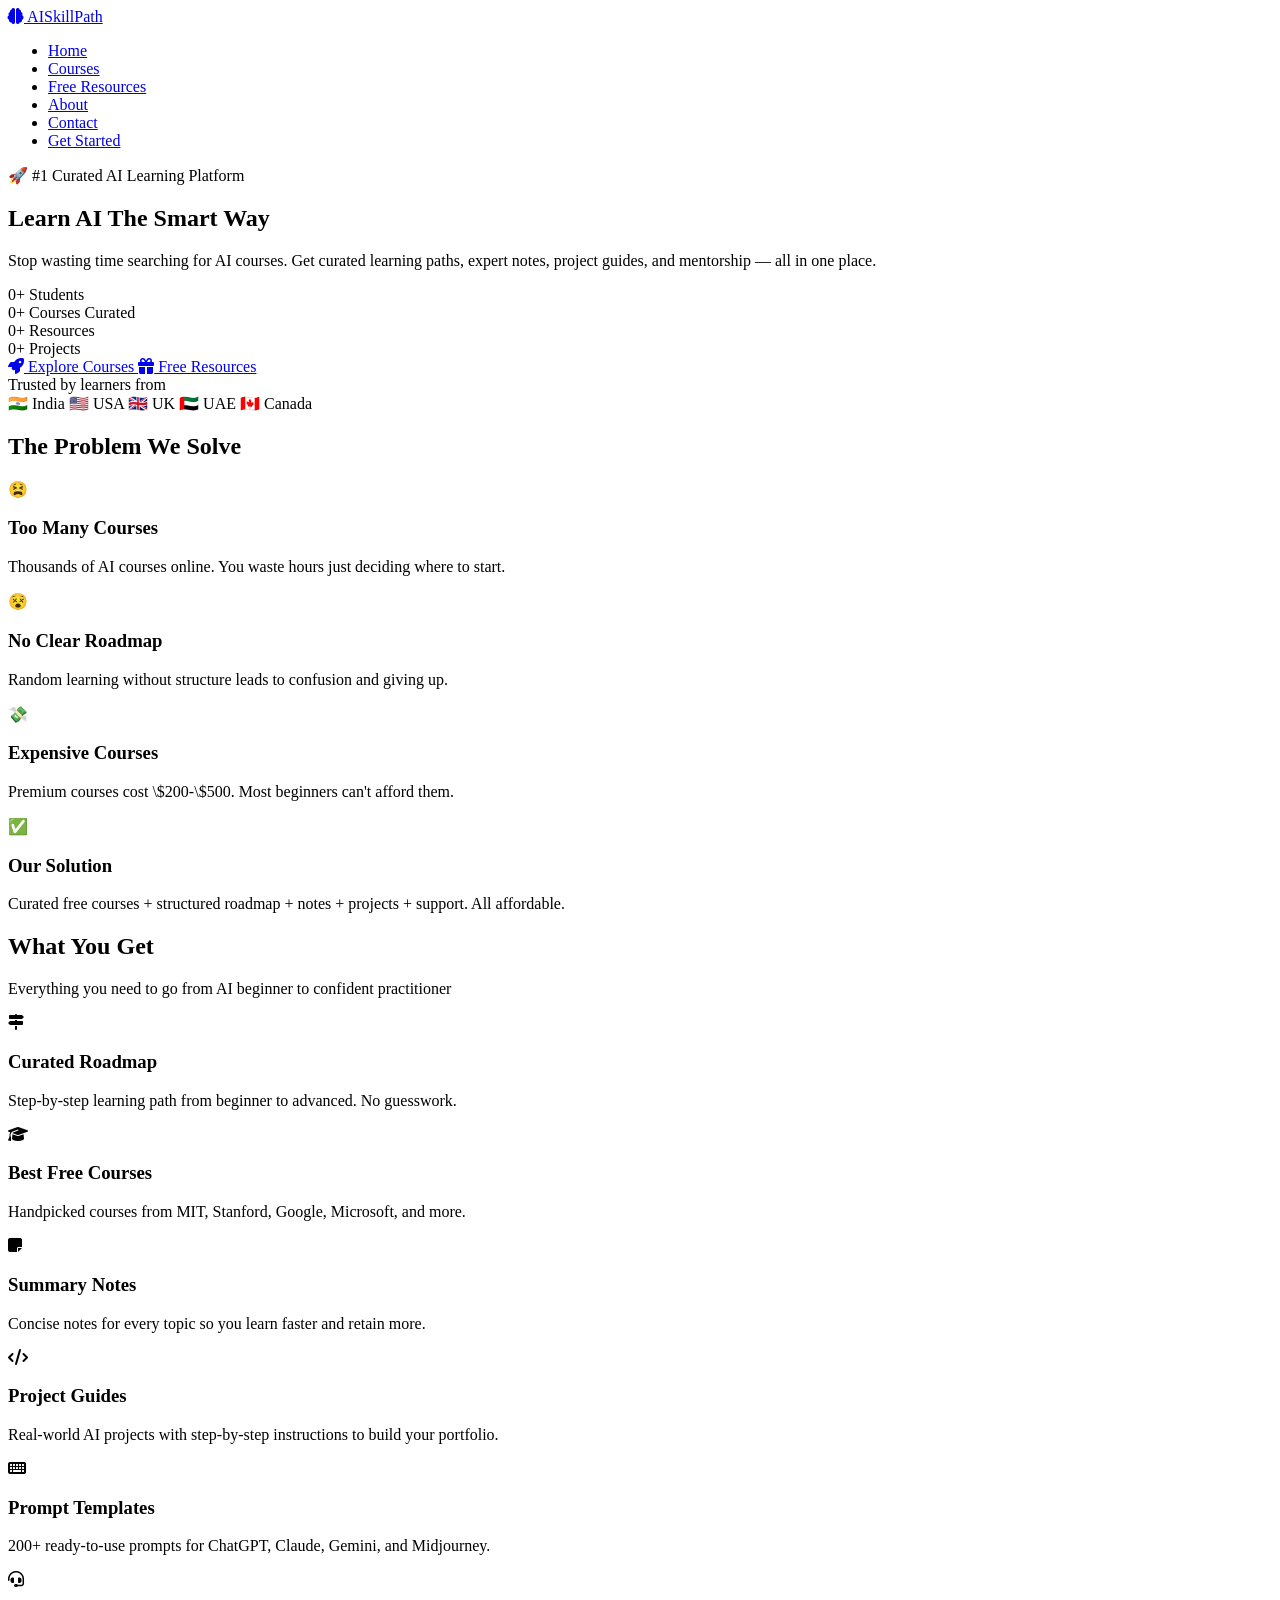
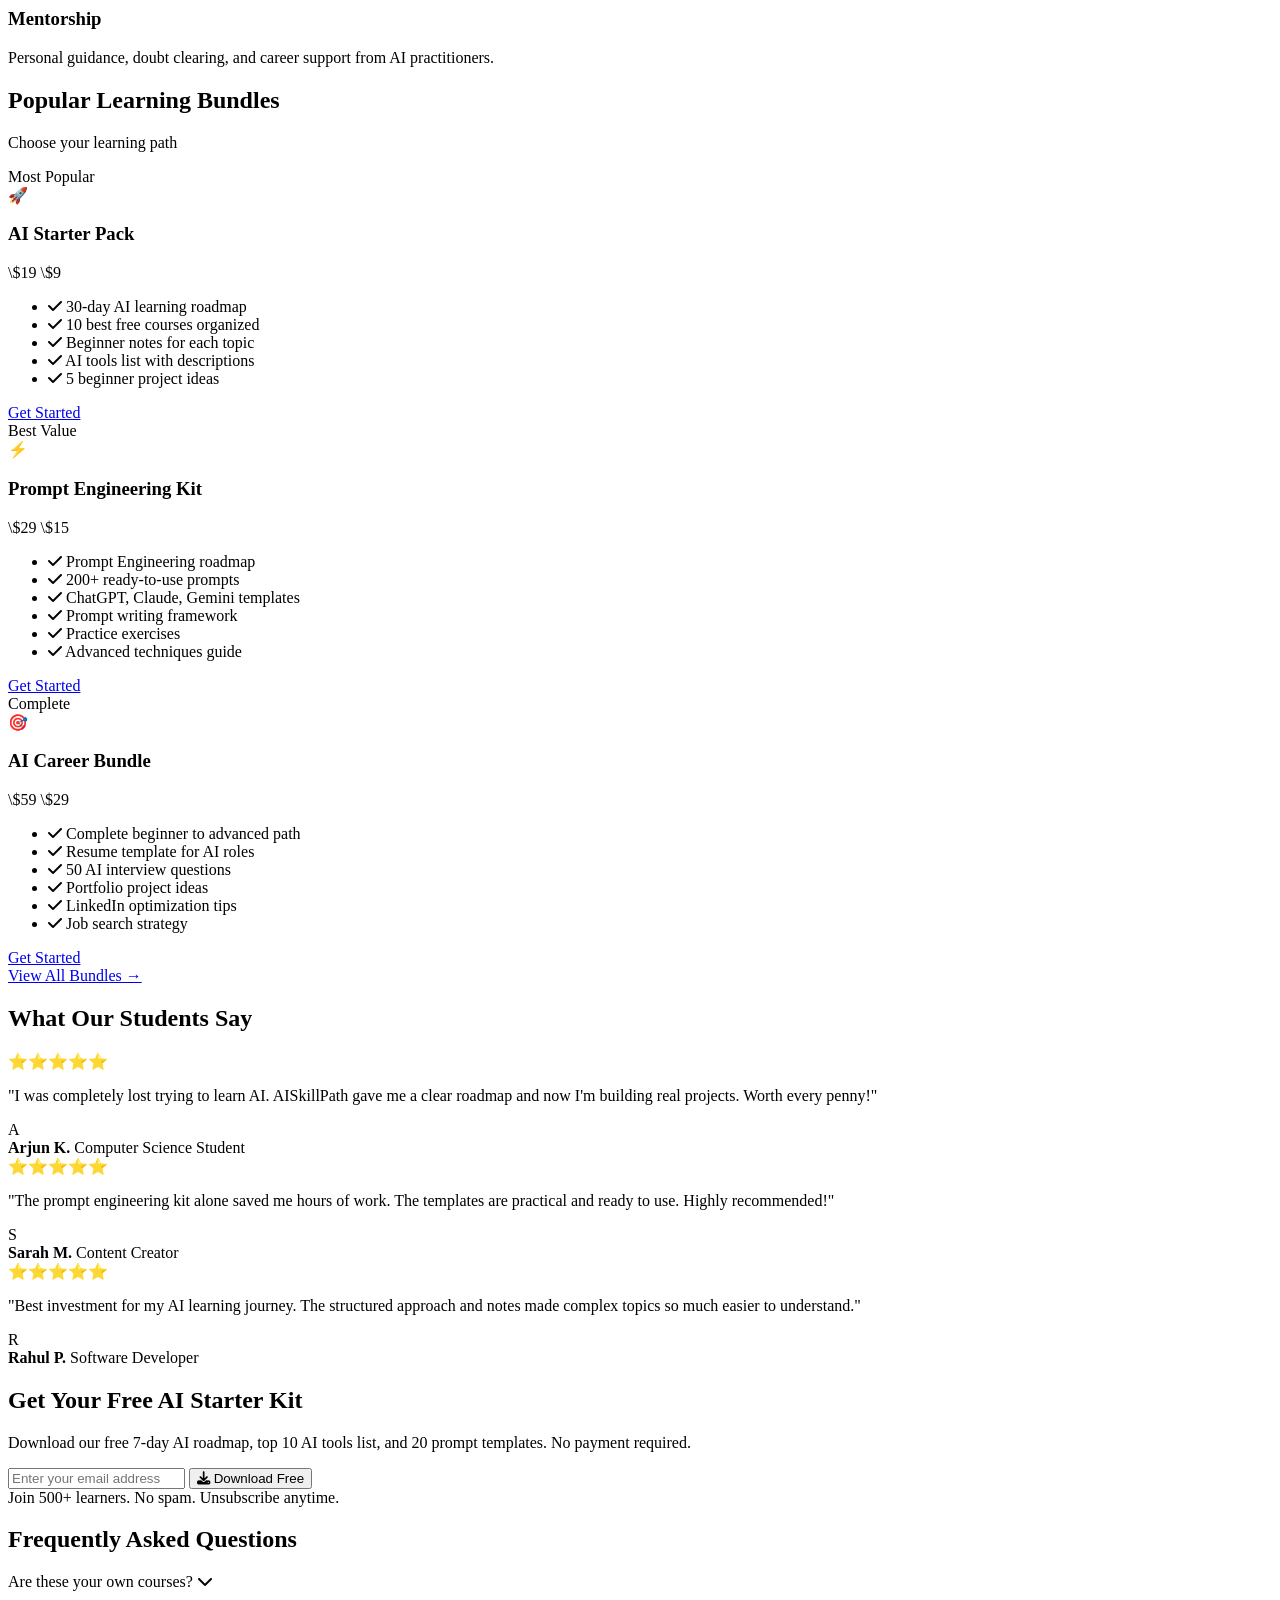
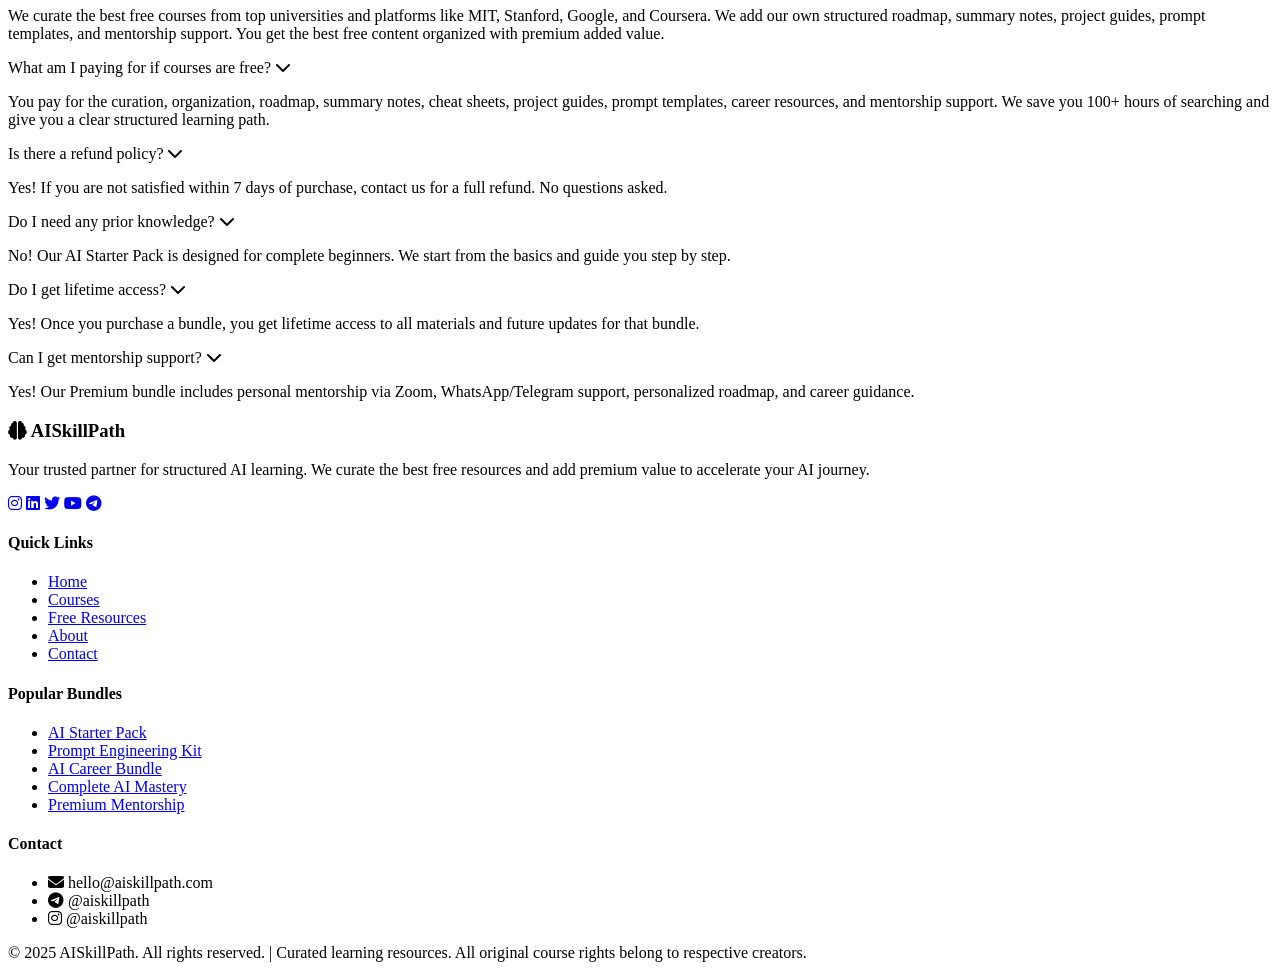
==== index.html @ 0ca1c648 "Create index.html" ====
<!DOCTYPE html>
<html lang="en">
<head>
    <meta charset="UTF-8">
    <meta name="viewport" content="width=device-width, initial-scale=1.0">
    <meta name="description" content="Learn AI the smart way with curated courses, roadmaps, notes, and mentorship. Start your AI journey today.">
    <title>AISkillPath - Learn AI The Smart Way</title>
    <link rel="stylesheet" href="style.css">
    <link rel="preconnect" href="https://fonts.googleapis.com">
    <link href="https://fonts.googleapis.com/css2?family=Inter:wght@300;400;500;600;700;800;900&display=swap" rel="stylesheet">
    <link rel="stylesheet" href="https://cdnjs.cloudflare.com/ajax/libs/font-awesome/6.4.0/css/all.min.css">
</head>
<body>

    <!-- Navigation -->
    <nav class="navbar" id="navbar">
        <div class="nav-container">
            <a href="index.html" class="logo">
                <i class="fas fa-brain"></i> AISkillPath
            </a>
            <div class="nav-toggle" id="navToggle">
                <span></span>
                <span></span>
                <span></span>
            </div>
            <ul class="nav-links" id="navLinks">
                <li><a href="index.html" class="active">Home</a></li>
                <li><a href="courses.html">Courses</a></li>
                <li><a href="free-resources.html">Free Resources</a></li>
                <li><a href="about.html">About</a></li>
                <li><a href="contact.html">Contact</a></li>
                <li><a href="courses.html" class="nav-btn">Get Started</a></li>
            </ul>
        </div>
    </nav>

    <!-- Hero Section -->
    <section class="hero">
        <div class="hero-particles" id="particles"></div>
        <div class="hero-content">
            <div class="hero-badge">🚀 #1 Curated AI Learning Platform</div>
            <h1>Learn AI The <span class="gradient-text">Smart Way</span></h1>
            <p class="hero-subtitle">Stop wasting time searching for AI courses. Get curated learning paths, expert notes, project guides, and mentorship — all in one place.</p>
            <div class="hero-stats">
                <div class="stat">
                    <span class="stat-number" data-target="500">0</span>+
                    <span class="stat-label">Students</span>
                </div>
                <div class="stat">
                    <span class="stat-number" data-target="50">0</span>+
                    <span class="stat-label">Courses Curated</span>
                </div>
                <div class="stat">
                    <span class="stat-number" data-target="100">0</span>+
                    <span class="stat-label">Resources</span>
                </div>
                <div class="stat">
                    <span class="stat-number" data-target="30">0</span>+
                    <span class="stat-label">Projects</span>
                </div>
            </div>
            <div class="hero-buttons">
                <a href="courses.html" class="btn btn-primary">
                    <i class="fas fa-rocket"></i> Explore Courses
                </a>
                <a href="free-resources.html" class="btn btn-secondary">
                    <i class="fas fa-gift"></i> Free Resources
                </a>
            </div>
            <div class="hero-trust">
                <span>Trusted by learners from</span>
                <div class="trust-logos">
                    <span>🇮🇳 India</span>
                    <span>🇺🇸 USA</span>
                    <span>🇬🇧 UK</span>
                    <span>🇦🇪 UAE</span>
                    <span>🇨🇦 Canada</span>
                </div>
            </div>
        </div>
    </section>

    <!-- Problem Section -->
    <section class="problem-section">
        <div class="container">
            <h2 class="section-title">The Problem We Solve</h2>
            <div class="problem-grid">
                <div class="problem-card">
                    <div class="problem-icon">😫</div>
                    <h3>Too Many Courses</h3>
                    <p>Thousands of AI courses online. You waste hours just deciding where to start.</p>
                </div>
                <div class="problem-card">
                    <div class="problem-icon">😵</div>
                    <h3>No Clear Roadmap</h3>
                    <p>Random learning without structure leads to confusion and giving up.</p>
                </div>
                <div class="problem-card">
                    <div class="problem-icon">💸</div>
                    <h3>Expensive Courses</h3>
                    <p>Premium courses cost \$200-\$500. Most beginners can't afford them.</p>
                </div>
                <div class="problem-card solution">
                    <div class="problem-icon">✅</div>
                    <h3>Our Solution</h3>
                    <p>Curated free courses + structured roadmap + notes + projects + support. All affordable.</p>
                </div>
            </div>
        </div>
    </section>

    <!-- What You Get Section -->
    <section class="features-section">
        <div class="container">
            <h2 class="section-title">What You Get</h2>
            <p class="section-subtitle">Everything you need to go from AI beginner to confident practitioner</p>
            <div class="features-grid">
                <div class="feature-card">
                    <div class="feature-icon"><i class="fas fa-map-signs"></i></div>
                    <h3>Curated Roadmap</h3>
                    <p>Step-by-step learning path from beginner to advanced. No guesswork.</p>
                </div>
                <div class="feature-card">
                    <div class="feature-icon"><i class="fas fa-graduation-cap"></i></div>
                    <h3>Best Free Courses</h3>
                    <p>Handpicked courses from MIT, Stanford, Google, Microsoft, and more.</p>
                </div>
                <div class="feature-card">
                    <div class="feature-icon"><i class="fas fa-sticky-note"></i></div>
                    <h3>Summary Notes</h3>
                    <p>Concise notes for every topic so you learn faster and retain more.</p>
                </div>
                <div class="feature-card">
                    <div class="feature-icon"><i class="fas fa-code"></i></div>
                    <h3>Project Guides</h3>
                    <p>Real-world AI projects with step-by-step instructions to build your portfolio.</p>
                </div>
                <div class="feature-card">
                    <div class="feature-icon"><i class="fas fa-keyboard"></i></div>
                    <h3>Prompt Templates</h3>
                    <p>200+ ready-to-use prompts for ChatGPT, Claude, Gemini, and Midjourney.</p>
                </div>
                <div class="feature-card">
                    <div class="feature-icon"><i class="fas fa-headset"></i></div>
                    <h3>Mentorship</h3>
                    <p>Personal guidance, doubt clearing, and career support from AI practitioners.</p>
                </div>
            </div>
        </div>
    </section>

    <!-- Course Bundles Preview -->
    <section class="bundles-section">
        <div class="container">
            <h2 class="section-title">Popular Learning Bundles</h2>
            <p class="section-subtitle">Choose your learning path</p>
            <div class="bundles-grid">

                <div class="bundle-card">
                    <div class="bundle-badge">Most Popular</div>
                    <div class="bundle-icon">🚀</div>
                    <h3>AI Starter Pack</h3>
                    <div class="bundle-price">
                        <span class="original-price">\$19</span>
                        <span class="current-price">\$9</span>
                    </div>
                    <ul class="bundle-features">
                        <li><i class="fas fa-check"></i> 30-day AI learning roadmap</li>
                        <li><i class="fas fa-check"></i> 10 best free courses organized</li>
                        <li><i class="fas fa-check"></i> Beginner notes for each topic</li>
                        <li><i class="fas fa-check"></i> AI tools list with descriptions</li>
                        <li><i class="fas fa-check"></i> 5 beginner project ideas</li>
                    </ul>
                    <a href="#" class="btn btn-primary btn-full">Get Started</a>
                </div>

                <div class="bundle-card featured">
                    <div class="bundle-badge">Best Value</div>
                    <div class="bundle-icon">⚡</div>
                    <h3>Prompt Engineering Kit</h3>
                    <div class="bundle-price">
                        <span class="original-price">\$29</span>
                        <span class="current-price">\$15</span>
                    </div>
                    <ul class="bundle-features">
                        <li><i class="fas fa-check"></i> Prompt Engineering roadmap</li>
                        <li><i class="fas fa-check"></i> 200+ ready-to-use prompts</li>
                        <li><i class="fas fa-check"></i> ChatGPT, Claude, Gemini templates</li>
                        <li><i class="fas fa-check"></i> Prompt writing framework</li>
                        <li><i class="fas fa-check"></i> Practice exercises</li>
                        <li><i class="fas fa-check"></i> Advanced techniques guide</li>
                    </ul>
                    <a href="#" class="btn btn-primary btn-full">Get Started</a>
                </div>

                <div class="bundle-card">
                    <div class="bundle-badge">Complete</div>
                    <div class="bundle-icon">🎯</div>
                    <h3>AI Career Bundle</h3>
                    <div class="bundle-price">
                        <span class="original-price">\$59</span>
                        <span class="current-price">\$29</span>
                    </div>
                    <ul class="bundle-features">
                        <li><i class="fas fa-check"></i> Complete beginner to advanced path</li>
                        <li><i class="fas fa-check"></i> Resume template for AI roles</li>
                        <li><i class="fas fa-check"></i> 50 AI interview questions</li>
                        <li><i class="fas fa-check"></i> Portfolio project ideas</li>
                        <li><i class="fas fa-check"></i> LinkedIn optimization tips</li>
                        <li><i class="fas fa-check"></i> Job search strategy</li>
                    </ul>
                    <a href="#" class="btn btn-primary btn-full">Get Started</a>
                </div>

            </div>
            <div class="bundles-cta">
                <a href="courses.html" class="btn btn-secondary">View All Bundles →</a>
            </div>
        </div>
    </section>

    <!-- Testimonials -->
    <section class="testimonials-section">
        <div class="container">
            <h2 class="section-title">What Our Students Say</h2>
            <div class="testimonials-grid">
                <div class="testimonial-card">
                    <div class="stars">⭐⭐⭐⭐⭐</div>
                    <p>"I was completely lost trying to learn AI. AISkillPath gave me a clear roadmap and now I'm building real projects. Worth every penny!"</p>
                    <div class="testimonial-author">
                        <div class="author-avatar">A</div>
                        <div>
                            <strong>Arjun K.</strong>
                            <span>Computer Science Student</span>
                        </div>
                    </div>
                </div>
                <div class="testimonial-card">
                    <div class="stars">⭐⭐⭐⭐⭐</div>
                    <p>"The prompt engineering kit alone saved me hours of work. The templates are practical and ready to use. Highly recommended!"</p>
                    <div class="testimonial-author">
                        <div class="author-avatar">S</div>
                        <div>
                            <strong>Sarah M.</strong>
                            <span>Content Creator</span>
                        </div>
                    </div>
                </div>
                <div class="testimonial-card">
                    <div class="stars">⭐⭐⭐⭐⭐</div>
                    <p>"Best investment for my AI learning journey. The structured approach and notes made complex topics so much easier to understand."</p>
                    <div class="testimonial-author">
                        <div class="author-avatar">R</div>
                        <div>
                            <strong>Rahul P.</strong>
                            <span>Software Developer</span>
                        </div>
                    </div>
                </div>
            </div>
        </div>
    </section>

    <!-- Free Resource CTA -->
    <section class="free-cta-section">
        <div class="container">
            <div class="free-cta-content">
                <h2>Get Your Free AI Starter Kit</h2>
                <p>Download our free 7-day AI roadmap, top 10 AI tools list, and 20 prompt templates. No payment required.</p>
                <form class="email-form" id="emailForm">
                    <input type="email" placeholder="Enter your email address" required>
                    <button type="submit" class="btn btn-primary">
                        <i class="fas fa-download"></i> Download Free
                    </button>
                </form>
                <span class="form-note">Join 500+ learners. No spam. Unsubscribe anytime.</span>
            </div>
        </div>
    </section>

    <!-- FAQ Section -->
    <section class="faq-section">
        <div class="container">
            <h2 class="section-title">Frequently Asked Questions</h2>
            <div class="faq-grid">
                <div class="faq-item">
                    <div class="faq-question" onclick="toggleFaq(this)">
                        <span>Are these your own courses?</span>
                        <i class="fas fa-chevron-down"></i>
                    </div>
                    <div class="faq-answer">
                        <p>We curate the best free courses from top universities and platforms like MIT, Stanford, Google, and Coursera. We add our own structured roadmap, summary notes, project guides, prompt templates, and mentorship support. You get the best free content organized with premium added value.</p>
                    </div>
                </div>
                <div class="faq-item">
                    <div class="faq-question" onclick="toggleFaq(this)">
                        <span>What am I paying for if courses are free?</span>
                        <i class="fas fa-chevron-down"></i>
                    </div>
                    <div class="faq-answer">
                        <p>You pay for the curation, organization, roadmap, summary notes, cheat sheets, project guides, prompt templates, career resources, and mentorship support. We save you 100+ hours of searching and give you a clear structured learning path.</p>
                    </div>
                </div>
                <div class="faq-item">
                    <div class="faq-question" onclick="toggleFaq(this)">
                        <span>Is there a refund policy?</span>
                        <i class="fas fa-chevron-down"></i>
                    </div>
                    <div class="faq-answer">
                        <p>Yes! If you are not satisfied within 7 days of purchase, contact us for a full refund. No questions asked.</p>
                    </div>
                </div>
                <div class="faq-item">
                    <div class="faq-question" onclick="toggleFaq(this)">
                        <span>Do I need any prior knowledge?</span>
                        <i class="fas fa-chevron-down"></i>
                    </div>
                    <div class="faq-answer">
                        <p>No! Our AI Starter Pack is designed for complete beginners. We start from the basics and guide you step by step.</p>
                    </div>
                </div>
                <div class="faq-item">
                    <div class="faq-question" onclick="toggleFaq(this)">
                        <span>Do I get lifetime access?</span>
                        <i class="fas fa-chevron-down"></i>
                    </div>
                    <div class="faq-answer">
                        <p>Yes! Once you purchase a bundle, you get lifetime access to all materials and future updates for that bundle.</p>
                    </div>
                </div>
                <div class="faq-item">
                    <div class="faq-question" onclick="toggleFaq(this)">
                        <span>Can I get mentorship support?</span>
                        <i class="fas fa-chevron-down"></i>
                    </div>
                    <div class="faq-answer">
                        <p>Yes! Our Premium bundle includes personal mentorship via Zoom, WhatsApp/Telegram support, personalized roadmap, and career guidance.</p>
                    </div>
                </div>
            </div>
        </div>
    </section>

    <!-- Footer -->
    <footer class="footer">
        <div class="container">
            <div class="footer-grid">
                <div class="footer-col">
                    <h3><i class="fas fa-brain"></i> AISkillPath</h3>
                    <p>Your trusted partner for structured AI learning. We curate the best free resources and add premium value to accelerate your AI journey.</p>
                    <div class="social-links">
                        <a href="#"><i class="fab fa-instagram"></i></a>
                        <a href="#"><i class="fab fa-linkedin"></i></a>
                        <a href="#"><i class="fab fa-twitter"></i></a>
                        <a href="#"><i class="fab fa-youtube"></i></a>
                        <a href="#"><i class="fab fa-telegram"></i></a>
                    </div>
                </div>
                <div class="footer-col">
                    <h4>Quick Links</h4>
                    <ul>
                        <li><a href="index.html">Home</a></li>
                        <li><a href="courses.html">Courses</a></li>
                        <li><a href="free-resources.html">Free Resources</a></li>
                        <li><a href="about.html">About</a></li>
                        <li><a href="contact.html">Contact</a></li>
                    </ul>
                </div>
                <div class="footer-col">
                    <h4>Popular Bundles</h4>
                    <ul>
                        <li><a href="#">AI Starter Pack</a></li>
                        <li><a href="#">Prompt Engineering Kit</a></li>
                        <li><a href="#">AI Career Bundle</a></li>
                        <li><a href="#">Complete AI Mastery</a></li>
                        <li><a href="#">Premium Mentorship</a></li>
                    </ul>
                </div>
                <div class="footer-col">
                    <h4>Contact</h4>
                    <ul>
                        <li><i class="fas fa-envelope"></i> hello@aiskillpath.com</li>
                        <li><i class="fab fa-telegram"></i> @aiskillpath</li>
                        <li><i class="fab fa-instagram"></i> @aiskillpath</li>
                    </ul>
                </div>
            </div>
            <div class="footer-bottom">
                <p>&copy; 2025 AISkillPath. All rights reserved. | Curated learning resources. All original course rights belong to respective creators.</p>
            </div>
        </div>
    </footer>

    <script src="script.js"></script>
</body>
</html>
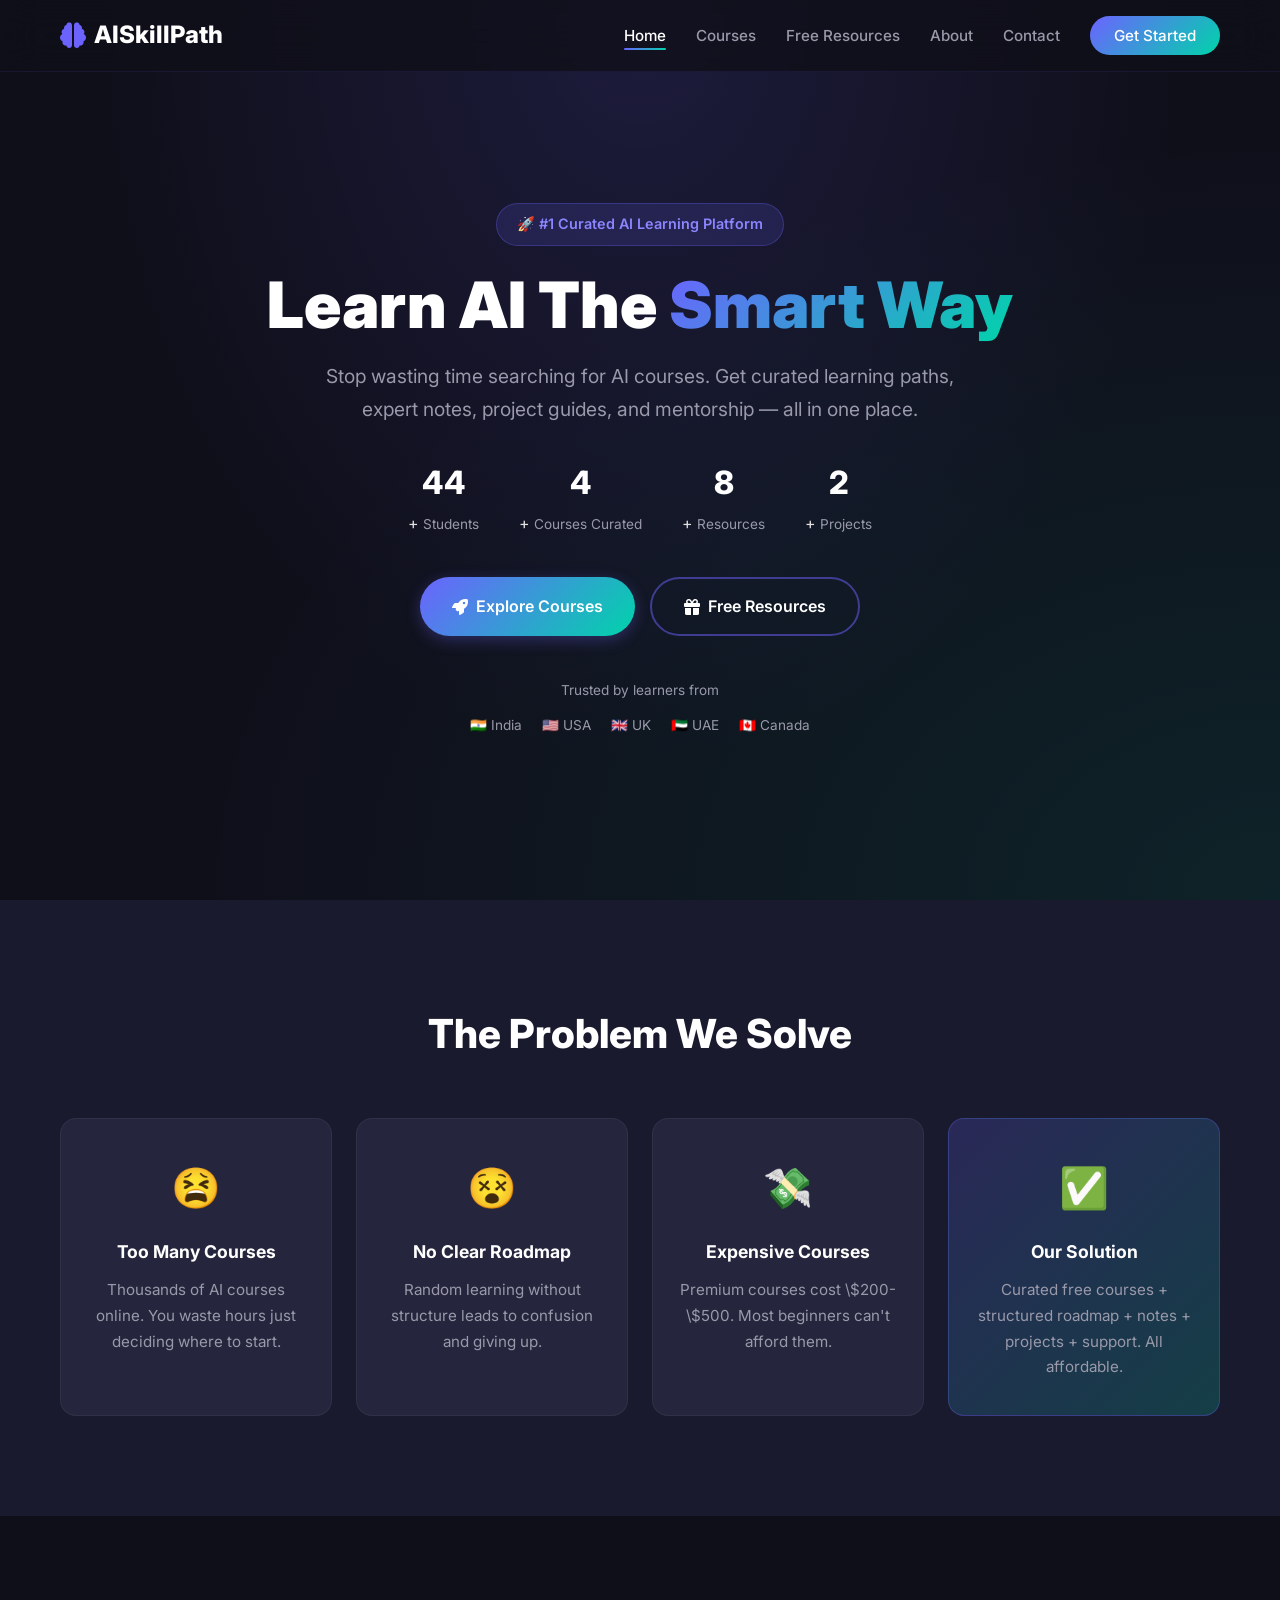
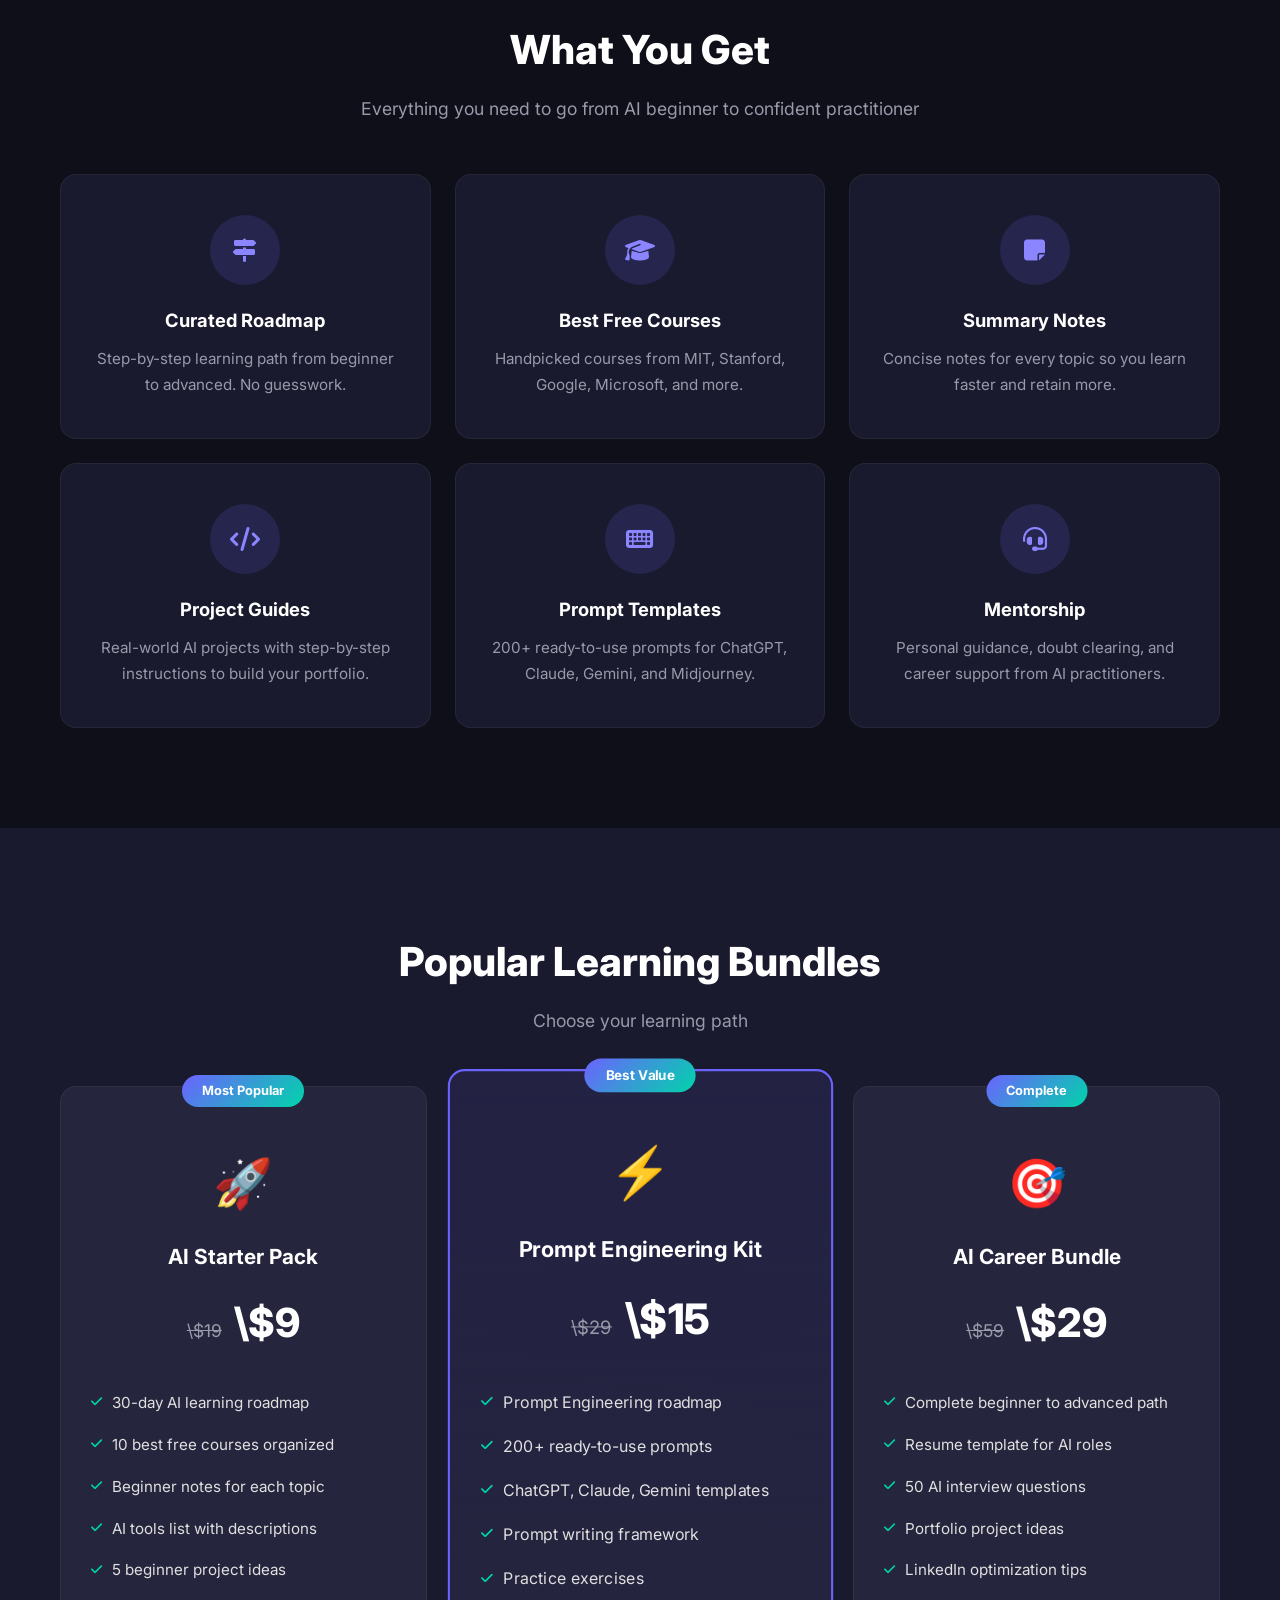
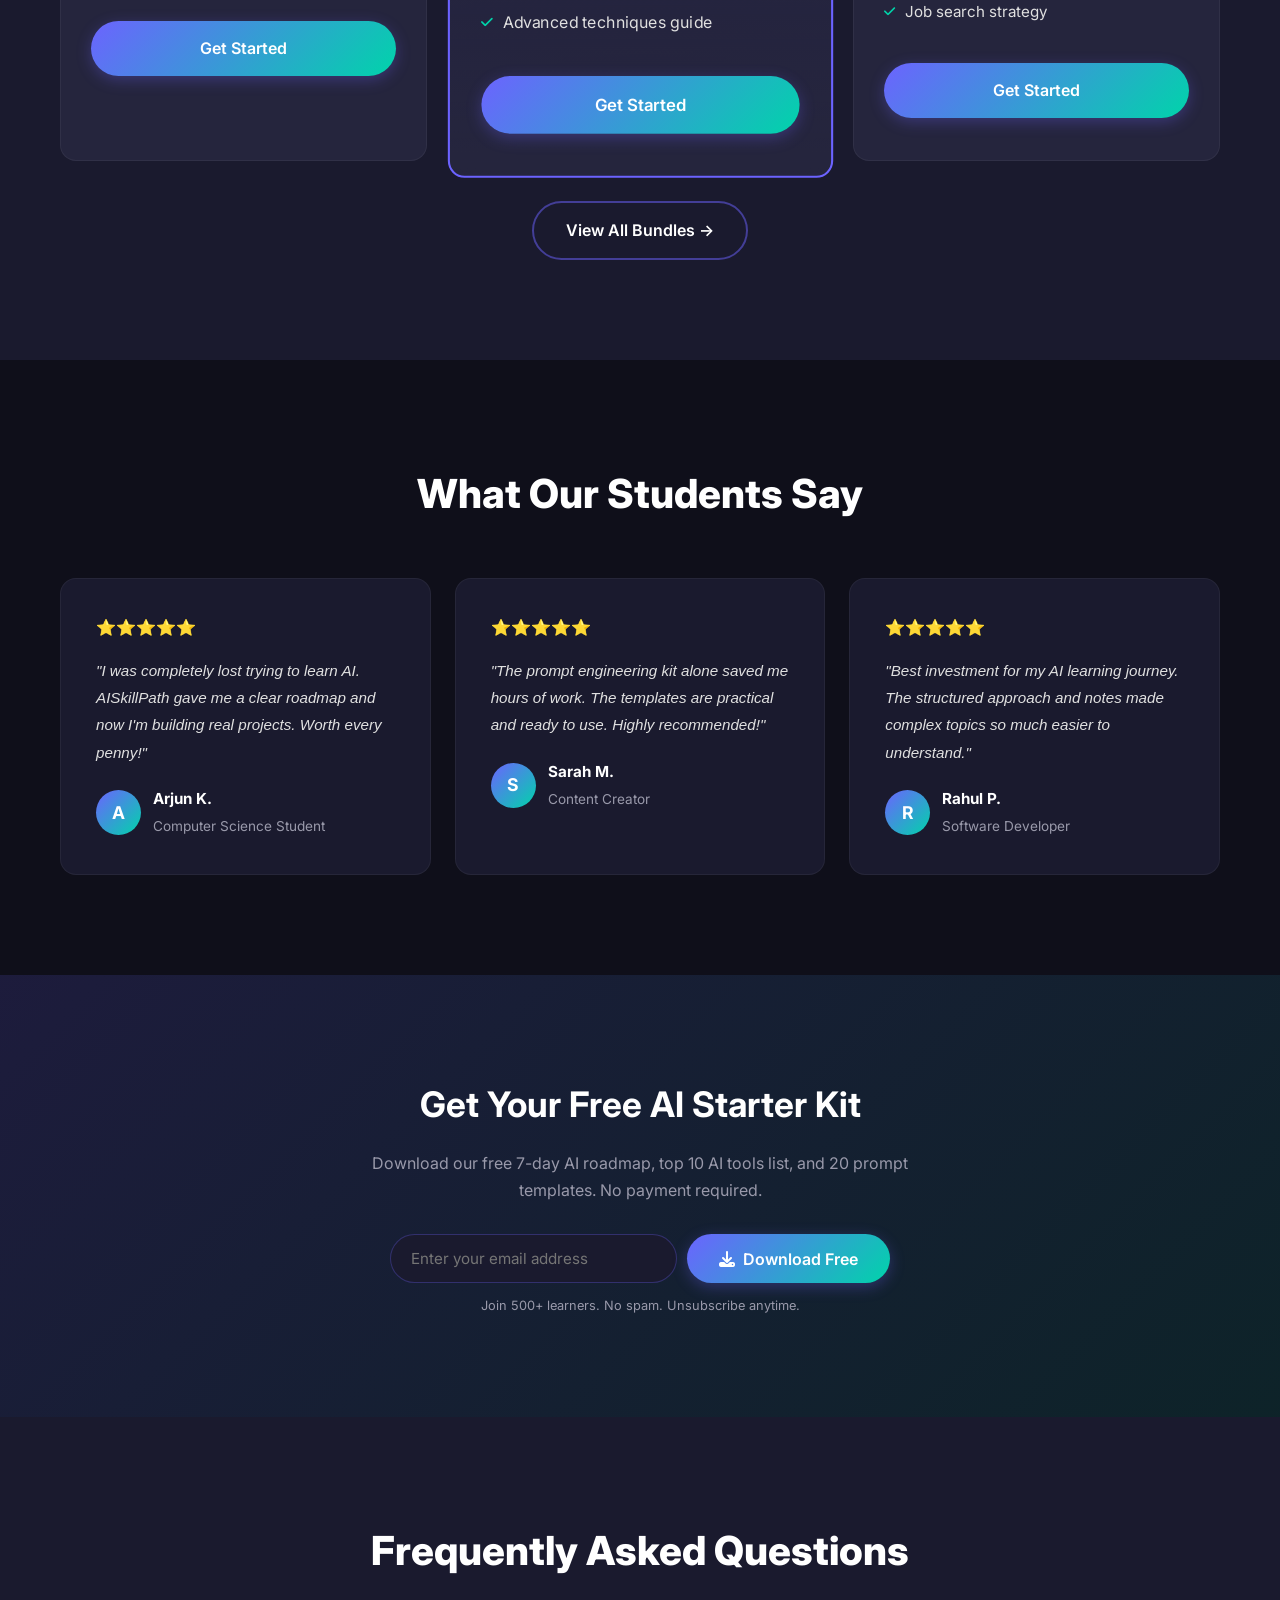
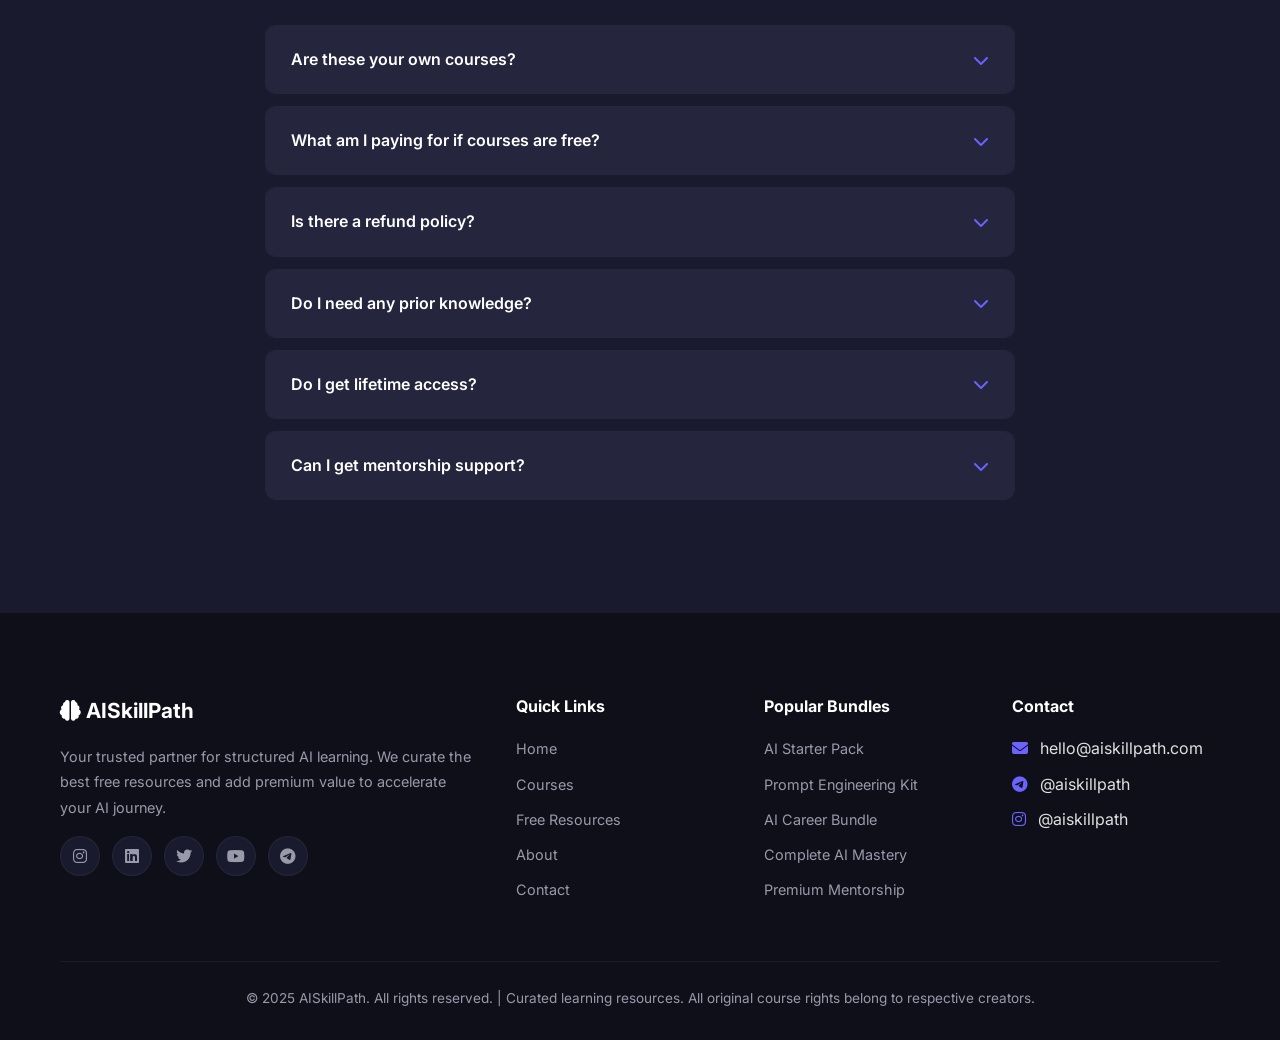
==== commit 5709987a: "Add files via upload" ====
--- a/index.html
+++ b/index.html
@@ -1,396 +1,396 @@
-<!DOCTYPE html>
-<html lang="en">
-<head>
-    <meta charset="UTF-8">
-    <meta name="viewport" content="width=device-width, initial-scale=1.0">
-    <meta name="description" content="Learn AI the smart way with curated courses, roadmaps, notes, and mentorship. Start your AI journey today.">
-    <title>AISkillPath - Learn AI The Smart Way</title>
-    <link rel="stylesheet" href="style.css">
-    <link rel="preconnect" href="https://fonts.googleapis.com">
-    <link href="https://fonts.googleapis.com/css2?family=Inter:wght@300;400;500;600;700;800;900&display=swap" rel="stylesheet">
-    <link rel="stylesheet" href="https://cdnjs.cloudflare.com/ajax/libs/font-awesome/6.4.0/css/all.min.css">
-</head>
-<body>
-
-    <!-- Navigation -->
-    <nav class="navbar" id="navbar">
-        <div class="nav-container">
-            <a href="index.html" class="logo">
-                <i class="fas fa-brain"></i> AISkillPath
-            </a>
-            <div class="nav-toggle" id="navToggle">
-                <span></span>
-                <span></span>
-                <span></span>
-            </div>
-            <ul class="nav-links" id="navLinks">
-                <li><a href="index.html" class="active">Home</a></li>
-                <li><a href="courses.html">Courses</a></li>
-                <li><a href="free-resources.html">Free Resources</a></li>
-                <li><a href="about.html">About</a></li>
-                <li><a href="contact.html">Contact</a></li>
-                <li><a href="courses.html" class="nav-btn">Get Started</a></li>
-            </ul>
-        </div>
-    </nav>
-
-    <!-- Hero Section -->
-    <section class="hero">
-        <div class="hero-particles" id="particles"></div>
-        <div class="hero-content">
-            <div class="hero-badge">🚀 #1 Curated AI Learning Platform</div>
-            <h1>Learn AI The <span class="gradient-text">Smart Way</span></h1>
-            <p class="hero-subtitle">Stop wasting time searching for AI courses. Get curated learning paths, expert notes, project guides, and mentorship — all in one place.</p>
-            <div class="hero-stats">
-                <div class="stat">
-                    <span class="stat-number" data-target="500">0</span>+
-                    <span class="stat-label">Students</span>
-                </div>
-                <div class="stat">
-                    <span class="stat-number" data-target="50">0</span>+
-                    <span class="stat-label">Courses Curated</span>
-                </div>
-                <div class="stat">
-                    <span class="stat-number" data-target="100">0</span>+
-                    <span class="stat-label">Resources</span>
-                </div>
-                <div class="stat">
-                    <span class="stat-number" data-target="30">0</span>+
-                    <span class="stat-label">Projects</span>
-                </div>
-            </div>
-            <div class="hero-buttons">
-                <a href="courses.html" class="btn btn-primary">
-                    <i class="fas fa-rocket"></i> Explore Courses
-                </a>
-                <a href="free-resources.html" class="btn btn-secondary">
-                    <i class="fas fa-gift"></i> Free Resources
-                </a>
-            </div>
-            <div class="hero-trust">
-                <span>Trusted by learners from</span>
-                <div class="trust-logos">
-                    <span>🇮🇳 India</span>
-                    <span>🇺🇸 USA</span>
-                    <span>🇬🇧 UK</span>
-                    <span>🇦🇪 UAE</span>
-                    <span>🇨🇦 Canada</span>
-                </div>
-            </div>
-        </div>
-    </section>
-
-    <!-- Problem Section -->
-    <section class="problem-section">
-        <div class="container">
-            <h2 class="section-title">The Problem We Solve</h2>
-            <div class="problem-grid">
-                <div class="problem-card">
-                    <div class="problem-icon">😫</div>
-                    <h3>Too Many Courses</h3>
-                    <p>Thousands of AI courses online. You waste hours just deciding where to start.</p>
-                </div>
-                <div class="problem-card">
-                    <div class="problem-icon">😵</div>
-                    <h3>No Clear Roadmap</h3>
-                    <p>Random learning without structure leads to confusion and giving up.</p>
-                </div>
-                <div class="problem-card">
-                    <div class="problem-icon">💸</div>
-                    <h3>Expensive Courses</h3>
-                    <p>Premium courses cost \$200-\$500. Most beginners can't afford them.</p>
-                </div>
-                <div class="problem-card solution">
-                    <div class="problem-icon">✅</div>
-                    <h3>Our Solution</h3>
-                    <p>Curated free courses + structured roadmap + notes + projects + support. All affordable.</p>
-                </div>
-            </div>
-        </div>
-    </section>
-
-    <!-- What You Get Section -->
-    <section class="features-section">
-        <div class="container">
-            <h2 class="section-title">What You Get</h2>
-            <p class="section-subtitle">Everything you need to go from AI beginner to confident practitioner</p>
-            <div class="features-grid">
-                <div class="feature-card">
-                    <div class="feature-icon"><i class="fas fa-map-signs"></i></div>
-                    <h3>Curated Roadmap</h3>
-                    <p>Step-by-step learning path from beginner to advanced. No guesswork.</p>
-                </div>
-                <div class="feature-card">
-                    <div class="feature-icon"><i class="fas fa-graduation-cap"></i></div>
-                    <h3>Best Free Courses</h3>
-                    <p>Handpicked courses from MIT, Stanford, Google, Microsoft, and more.</p>
-                </div>
-                <div class="feature-card">
-                    <div class="feature-icon"><i class="fas fa-sticky-note"></i></div>
-                    <h3>Summary Notes</h3>
-                    <p>Concise notes for every topic so you learn faster and retain more.</p>
-                </div>
-                <div class="feature-card">
-                    <div class="feature-icon"><i class="fas fa-code"></i></div>
-                    <h3>Project Guides</h3>
-                    <p>Real-world AI projects with step-by-step instructions to build your portfolio.</p>
-                </div>
-                <div class="feature-card">
-                    <div class="feature-icon"><i class="fas fa-keyboard"></i></div>
-                    <h3>Prompt Templates</h3>
-                    <p>200+ ready-to-use prompts for ChatGPT, Claude, Gemini, and Midjourney.</p>
-                </div>
-                <div class="feature-card">
-                    <div class="feature-icon"><i class="fas fa-headset"></i></div>
-                    <h3>Mentorship</h3>
-                    <p>Personal guidance, doubt clearing, and career support from AI practitioners.</p>
-                </div>
-            </div>
-        </div>
-    </section>
-
-    <!-- Course Bundles Preview -->
-    <section class="bundles-section">
-        <div class="container">
-            <h2 class="section-title">Popular Learning Bundles</h2>
-            <p class="section-subtitle">Choose your learning path</p>
-            <div class="bundles-grid">
-
-                <div class="bundle-card">
-                    <div class="bundle-badge">Most Popular</div>
-                    <div class="bundle-icon">🚀</div>
-                    <h3>AI Starter Pack</h3>
-                    <div class="bundle-price">
-                        <span class="original-price">\$19</span>
-                        <span class="current-price">\$9</span>
-                    </div>
-                    <ul class="bundle-features">
-                        <li><i class="fas fa-check"></i> 30-day AI learning roadmap</li>
-                        <li><i class="fas fa-check"></i> 10 best free courses organized</li>
-                        <li><i class="fas fa-check"></i> Beginner notes for each topic</li>
-                        <li><i class="fas fa-check"></i> AI tools list with descriptions</li>
-                        <li><i class="fas fa-check"></i> 5 beginner project ideas</li>
-                    </ul>
-                    <a href="#" class="btn btn-primary btn-full">Get Started</a>
-                </div>
-
-                <div class="bundle-card featured">
-                    <div class="bundle-badge">Best Value</div>
-                    <div class="bundle-icon">⚡</div>
-                    <h3>Prompt Engineering Kit</h3>
-                    <div class="bundle-price">
-                        <span class="original-price">\$29</span>
-                        <span class="current-price">\$15</span>
-                    </div>
-                    <ul class="bundle-features">
-                        <li><i class="fas fa-check"></i> Prompt Engineering roadmap</li>
-                        <li><i class="fas fa-check"></i> 200+ ready-to-use prompts</li>
-                        <li><i class="fas fa-check"></i> ChatGPT, Claude, Gemini templates</li>
-                        <li><i class="fas fa-check"></i> Prompt writing framework</li>
-                        <li><i class="fas fa-check"></i> Practice exercises</li>
-                        <li><i class="fas fa-check"></i> Advanced techniques guide</li>
-                    </ul>
-                    <a href="#" class="btn btn-primary btn-full">Get Started</a>
-                </div>
-
-                <div class="bundle-card">
-                    <div class="bundle-badge">Complete</div>
-                    <div class="bundle-icon">🎯</div>
-                    <h3>AI Career Bundle</h3>
-                    <div class="bundle-price">
-                        <span class="original-price">\$59</span>
-                        <span class="current-price">\$29</span>
-                    </div>
-                    <ul class="bundle-features">
-                        <li><i class="fas fa-check"></i> Complete beginner to advanced path</li>
-                        <li><i class="fas fa-check"></i> Resume template for AI roles</li>
-                        <li><i class="fas fa-check"></i> 50 AI interview questions</li>
-                        <li><i class="fas fa-check"></i> Portfolio project ideas</li>
-                        <li><i class="fas fa-check"></i> LinkedIn optimization tips</li>
-                        <li><i class="fas fa-check"></i> Job search strategy</li>
-                    </ul>
-                    <a href="#" class="btn btn-primary btn-full">Get Started</a>
-                </div>
-
-            </div>
-            <div class="bundles-cta">
-                <a href="courses.html" class="btn btn-secondary">View All Bundles →</a>
-            </div>
-        </div>
-    </section>
-
-    <!-- Testimonials -->
-    <section class="testimonials-section">
-        <div class="container">
-            <h2 class="section-title">What Our Students Say</h2>
-            <div class="testimonials-grid">
-                <div class="testimonial-card">
-                    <div class="stars">⭐⭐⭐⭐⭐</div>
-                    <p>"I was completely lost trying to learn AI. AISkillPath gave me a clear roadmap and now I'm building real projects. Worth every penny!"</p>
-                    <div class="testimonial-author">
-                        <div class="author-avatar">A</div>
-                        <div>
-                            <strong>Arjun K.</strong>
-                            <span>Computer Science Student</span>
-                        </div>
-                    </div>
-                </div>
-                <div class="testimonial-card">
-                    <div class="stars">⭐⭐⭐⭐⭐</div>
-                    <p>"The prompt engineering kit alone saved me hours of work. The templates are practical and ready to use. Highly recommended!"</p>
-                    <div class="testimonial-author">
-                        <div class="author-avatar">S</div>
-                        <div>
-                            <strong>Sarah M.</strong>
-                            <span>Content Creator</span>
-                        </div>
-                    </div>
-                </div>
-                <div class="testimonial-card">
-                    <div class="stars">⭐⭐⭐⭐⭐</div>
-                    <p>"Best investment for my AI learning journey. The structured approach and notes made complex topics so much easier to understand."</p>
-                    <div class="testimonial-author">
-                        <div class="author-avatar">R</div>
-                        <div>
-                            <strong>Rahul P.</strong>
-                            <span>Software Developer</span>
-                        </div>
-                    </div>
-                </div>
-            </div>
-        </div>
-    </section>
-
-    <!-- Free Resource CTA -->
-    <section class="free-cta-section">
-        <div class="container">
-            <div class="free-cta-content">
-                <h2>Get Your Free AI Starter Kit</h2>
-                <p>Download our free 7-day AI roadmap, top 10 AI tools list, and 20 prompt templates. No payment required.</p>
-                <form class="email-form" id="emailForm">
-                    <input type="email" placeholder="Enter your email address" required>
-                    <button type="submit" class="btn btn-primary">
-                        <i class="fas fa-download"></i> Download Free
-                    </button>
-                </form>
-                <span class="form-note">Join 500+ learners. No spam. Unsubscribe anytime.</span>
-            </div>
-        </div>
-    </section>
-
-    <!-- FAQ Section -->
-    <section class="faq-section">
-        <div class="container">
-            <h2 class="section-title">Frequently Asked Questions</h2>
-            <div class="faq-grid">
-                <div class="faq-item">
-                    <div class="faq-question" onclick="toggleFaq(this)">
-                        <span>Are these your own courses?</span>
-                        <i class="fas fa-chevron-down"></i>
-                    </div>
-                    <div class="faq-answer">
-                        <p>We curate the best free courses from top universities and platforms like MIT, Stanford, Google, and Coursera. We add our own structured roadmap, summary notes, project guides, prompt templates, and mentorship support. You get the best free content organized with premium added value.</p>
-                    </div>
-                </div>
-                <div class="faq-item">
-                    <div class="faq-question" onclick="toggleFaq(this)">
-                        <span>What am I paying for if courses are free?</span>
-                        <i class="fas fa-chevron-down"></i>
-                    </div>
-                    <div class="faq-answer">
-                        <p>You pay for the curation, organization, roadmap, summary notes, cheat sheets, project guides, prompt templates, career resources, and mentorship support. We save you 100+ hours of searching and give you a clear structured learning path.</p>
-                    </div>
-                </div>
-                <div class="faq-item">
-                    <div class="faq-question" onclick="toggleFaq(this)">
-                        <span>Is there a refund policy?</span>
-                        <i class="fas fa-chevron-down"></i>
-                    </div>
-                    <div class="faq-answer">
-                        <p>Yes! If you are not satisfied within 7 days of purchase, contact us for a full refund. No questions asked.</p>
-                    </div>
-                </div>
-                <div class="faq-item">
-                    <div class="faq-question" onclick="toggleFaq(this)">
-                        <span>Do I need any prior knowledge?</span>
-                        <i class="fas fa-chevron-down"></i>
-                    </div>
-                    <div class="faq-answer">
-                        <p>No! Our AI Starter Pack is designed for complete beginners. We start from the basics and guide you step by step.</p>
-                    </div>
-                </div>
-                <div class="faq-item">
-                    <div class="faq-question" onclick="toggleFaq(this)">
-                        <span>Do I get lifetime access?</span>
-                        <i class="fas fa-chevron-down"></i>
-                    </div>
-                    <div class="faq-answer">
-                        <p>Yes! Once you purchase a bundle, you get lifetime access to all materials and future updates for that bundle.</p>
-                    </div>
-                </div>
-                <div class="faq-item">
-                    <div class="faq-question" onclick="toggleFaq(this)">
-                        <span>Can I get mentorship support?</span>
-                        <i class="fas fa-chevron-down"></i>
-                    </div>
-                    <div class="faq-answer">
-                        <p>Yes! Our Premium bundle includes personal mentorship via Zoom, WhatsApp/Telegram support, personalized roadmap, and career guidance.</p>
-                    </div>
-                </div>
-            </div>
-        </div>
-    </section>
-
-    <!-- Footer -->
-    <footer class="footer">
-        <div class="container">
-            <div class="footer-grid">
-                <div class="footer-col">
-                    <h3><i class="fas fa-brain"></i> AISkillPath</h3>
-                    <p>Your trusted partner for structured AI learning. We curate the best free resources and add premium value to accelerate your AI journey.</p>
-                    <div class="social-links">
-                        <a href="#"><i class="fab fa-instagram"></i></a>
-                        <a href="#"><i class="fab fa-linkedin"></i></a>
-                        <a href="#"><i class="fab fa-twitter"></i></a>
-                        <a href="#"><i class="fab fa-youtube"></i></a>
-                        <a href="#"><i class="fab fa-telegram"></i></a>
-                    </div>
-                </div>
-                <div class="footer-col">
-                    <h4>Quick Links</h4>
-                    <ul>
-                        <li><a href="index.html">Home</a></li>
-                        <li><a href="courses.html">Courses</a></li>
-                        <li><a href="free-resources.html">Free Resources</a></li>
-                        <li><a href="about.html">About</a></li>
-                        <li><a href="contact.html">Contact</a></li>
-                    </ul>
-                </div>
-                <div class="footer-col">
-                    <h4>Popular Bundles</h4>
-                    <ul>
-                        <li><a href="#">AI Starter Pack</a></li>
-                        <li><a href="#">Prompt Engineering Kit</a></li>
-                        <li><a href="#">AI Career Bundle</a></li>
-                        <li><a href="#">Complete AI Mastery</a></li>
-                        <li><a href="#">Premium Mentorship</a></li>
-                    </ul>
-                </div>
-                <div class="footer-col">
-                    <h4>Contact</h4>
-                    <ul>
-                        <li><i class="fas fa-envelope"></i> hello@aiskillpath.com</li>
-                        <li><i class="fab fa-telegram"></i> @aiskillpath</li>
-                        <li><i class="fab fa-instagram"></i> @aiskillpath</li>
-                    </ul>
-                </div>
-            </div>
-            <div class="footer-bottom">
-                <p>&copy; 2025 AISkillPath. All rights reserved. | Curated learning resources. All original course rights belong to respective creators.</p>
-            </div>
-        </div>
-    </footer>
-
-    <script src="script.js"></script>
-</body>
-</html>
+<!DOCTYPE html>
+<html lang="en">
+<head>
+    <meta charset="UTF-8">
+    <meta name="viewport" content="width=device-width, initial-scale=1.0">
+    <meta name="description" content="Learn AI the smart way with curated courses, roadmaps, notes, and mentorship. Start your AI journey today.">
+    <title>AISkillPath - Learn AI The Smart Way</title>
+    <link rel="stylesheet" href="style.css">
+    <link rel="preconnect" href="https://fonts.googleapis.com">
+    <link href="https://fonts.googleapis.com/css2?family=Inter:wght@300;400;500;600;700;800;900&display=swap" rel="stylesheet">
+    <link rel="stylesheet" href="https://cdnjs.cloudflare.com/ajax/libs/font-awesome/6.4.0/css/all.min.css">
+</head>
+<body>
+
+    <!-- Navigation -->
+    <nav class="navbar" id="navbar">
+        <div class="nav-container">
+            <a href="index.html" class="logo">
+                <i class="fas fa-brain"></i> AISkillPath
+            </a>
+            <div class="nav-toggle" id="navToggle">
+                <span></span>
+                <span></span>
+                <span></span>
+            </div>
+            <ul class="nav-links" id="navLinks">
+                <li><a href="index.html" class="active">Home</a></li>
+                <li><a href="courses.html">Courses</a></li>
+                <li><a href="free-resources.html">Free Resources</a></li>
+                <li><a href="about.html">About</a></li>
+                <li><a href="contact.html">Contact</a></li>
+                <li><a href="courses.html" class="nav-btn">Get Started</a></li>
+            </ul>
+        </div>
+    </nav>
+
+    <!-- Hero Section -->
+    <section class="hero">
+        <div class="hero-particles" id="particles"></div>
+        <div class="hero-content">
+            <div class="hero-badge">🚀 #1 Curated AI Learning Platform</div>
+            <h1>Learn AI The <span class="gradient-text">Smart Way</span></h1>
+            <p class="hero-subtitle">Stop wasting time searching for AI courses. Get curated learning paths, expert notes, project guides, and mentorship — all in one place.</p>
+            <div class="hero-stats">
+                <div class="stat">
+                    <span class="stat-number" data-target="500">0</span>+
+                    <span class="stat-label">Students</span>
+                </div>
+                <div class="stat">
+                    <span class="stat-number" data-target="50">0</span>+
+                    <span class="stat-label">Courses Curated</span>
+                </div>
+                <div class="stat">
+                    <span class="stat-number" data-target="100">0</span>+
+                    <span class="stat-label">Resources</span>
+                </div>
+                <div class="stat">
+                    <span class="stat-number" data-target="30">0</span>+
+                    <span class="stat-label">Projects</span>
+                </div>
+            </div>
+            <div class="hero-buttons">
+                <a href="courses.html" class="btn btn-primary">
+                    <i class="fas fa-rocket"></i> Explore Courses
+                </a>
+                <a href="free-resources.html" class="btn btn-secondary">
+                    <i class="fas fa-gift"></i> Free Resources
+                </a>
+            </div>
+            <div class="hero-trust">
+                <span>Trusted by learners from</span>
+                <div class="trust-logos">
+                    <span>🇮🇳 India</span>
+                    <span>🇺🇸 USA</span>
+                    <span>🇬🇧 UK</span>
+                    <span>🇦🇪 UAE</span>
+                    <span>🇨🇦 Canada</span>
+                </div>
+            </div>
+        </div>
+    </section>
+
+    <!-- Problem Section -->
+    <section class="problem-section">
+        <div class="container">
+            <h2 class="section-title">The Problem We Solve</h2>
+            <div class="problem-grid">
+                <div class="problem-card">
+                    <div class="problem-icon">😫</div>
+                    <h3>Too Many Courses</h3>
+                    <p>Thousands of AI courses online. You waste hours just deciding where to start.</p>
+                </div>
+                <div class="problem-card">
+                    <div class="problem-icon">😵</div>
+                    <h3>No Clear Roadmap</h3>
+                    <p>Random learning without structure leads to confusion and giving up.</p>
+                </div>
+                <div class="problem-card">
+                    <div class="problem-icon">💸</div>
+                    <h3>Expensive Courses</h3>
+                    <p>Premium courses cost \$200-\$500. Most beginners can't afford them.</p>
+                </div>
+                <div class="problem-card solution">
+                    <div class="problem-icon">✅</div>
+                    <h3>Our Solution</h3>
+                    <p>Curated free courses + structured roadmap + notes + projects + support. All affordable.</p>
+                </div>
+            </div>
+        </div>
+    </section>
+
+    <!-- What You Get Section -->
+    <section class="features-section">
+        <div class="container">
+            <h2 class="section-title">What You Get</h2>
+            <p class="section-subtitle">Everything you need to go from AI beginner to confident practitioner</p>
+            <div class="features-grid">
+                <div class="feature-card">
+                    <div class="feature-icon"><i class="fas fa-map-signs"></i></div>
+                    <h3>Curated Roadmap</h3>
+                    <p>Step-by-step learning path from beginner to advanced. No guesswork.</p>
+                </div>
+                <div class="feature-card">
+                    <div class="feature-icon"><i class="fas fa-graduation-cap"></i></div>
+                    <h3>Best Free Courses</h3>
+                    <p>Handpicked courses from MIT, Stanford, Google, Microsoft, and more.</p>
+                </div>
+                <div class="feature-card">
+                    <div class="feature-icon"><i class="fas fa-sticky-note"></i></div>
+                    <h3>Summary Notes</h3>
+                    <p>Concise notes for every topic so you learn faster and retain more.</p>
+                </div>
+                <div class="feature-card">
+                    <div class="feature-icon"><i class="fas fa-code"></i></div>
+                    <h3>Project Guides</h3>
+                    <p>Real-world AI projects with step-by-step instructions to build your portfolio.</p>
+                </div>
+                <div class="feature-card">
+                    <div class="feature-icon"><i class="fas fa-keyboard"></i></div>
+                    <h3>Prompt Templates</h3>
+                    <p>200+ ready-to-use prompts for ChatGPT, Claude, Gemini, and Midjourney.</p>
+                </div>
+                <div class="feature-card">
+                    <div class="feature-icon"><i class="fas fa-headset"></i></div>
+                    <h3>Mentorship</h3>
+                    <p>Personal guidance, doubt clearing, and career support from AI practitioners.</p>
+                </div>
+            </div>
+        </div>
+    </section>
+
+    <!-- Course Bundles Preview -->
+    <section class="bundles-section">
+        <div class="container">
+            <h2 class="section-title">Popular Learning Bundles</h2>
+            <p class="section-subtitle">Choose your learning path</p>
+            <div class="bundles-grid">
+
+                <div class="bundle-card">
+                    <div class="bundle-badge">Most Popular</div>
+                    <div class="bundle-icon">🚀</div>
+                    <h3>AI Starter Pack</h3>
+                    <div class="bundle-price">
+                        <span class="original-price">\$19</span>
+                        <span class="current-price">\$9</span>
+                    </div>
+                    <ul class="bundle-features">
+                        <li><i class="fas fa-check"></i> 30-day AI learning roadmap</li>
+                        <li><i class="fas fa-check"></i> 10 best free courses organized</li>
+                        <li><i class="fas fa-check"></i> Beginner notes for each topic</li>
+                        <li><i class="fas fa-check"></i> AI tools list with descriptions</li>
+                        <li><i class="fas fa-check"></i> 5 beginner project ideas</li>
+                    </ul>
+                    <a href="#" class="btn btn-primary btn-full">Get Started</a>
+                </div>
+
+                <div class="bundle-card featured">
+                    <div class="bundle-badge">Best Value</div>
+                    <div class="bundle-icon">⚡</div>
+                    <h3>Prompt Engineering Kit</h3>
+                    <div class="bundle-price">
+                        <span class="original-price">\$29</span>
+                        <span class="current-price">\$15</span>
+                    </div>
+                    <ul class="bundle-features">
+                        <li><i class="fas fa-check"></i> Prompt Engineering roadmap</li>
+                        <li><i class="fas fa-check"></i> 200+ ready-to-use prompts</li>
+                        <li><i class="fas fa-check"></i> ChatGPT, Claude, Gemini templates</li>
+                        <li><i class="fas fa-check"></i> Prompt writing framework</li>
+                        <li><i class="fas fa-check"></i> Practice exercises</li>
+                        <li><i class="fas fa-check"></i> Advanced techniques guide</li>
+                    </ul>
+                    <a href="#" class="btn btn-primary btn-full">Get Started</a>
+                </div>
+
+                <div class="bundle-card">
+                    <div class="bundle-badge">Complete</div>
+                    <div class="bundle-icon">🎯</div>
+                    <h3>AI Career Bundle</h3>
+                    <div class="bundle-price">
+                        <span class="original-price">\$59</span>
+                        <span class="current-price">\$29</span>
+                    </div>
+                    <ul class="bundle-features">
+                        <li><i class="fas fa-check"></i> Complete beginner to advanced path</li>
+                        <li><i class="fas fa-check"></i> Resume template for AI roles</li>
+                        <li><i class="fas fa-check"></i> 50 AI interview questions</li>
+                        <li><i class="fas fa-check"></i> Portfolio project ideas</li>
+                        <li><i class="fas fa-check"></i> LinkedIn optimization tips</li>
+                        <li><i class="fas fa-check"></i> Job search strategy</li>
+                    </ul>
+                    <a href="#" class="btn btn-primary btn-full">Get Started</a>
+                </div>
+
+            </div>
+            <div class="bundles-cta">
+                <a href="courses.html" class="btn btn-secondary">View All Bundles →</a>
+            </div>
+        </div>
+    </section>
+
+    <!-- Testimonials -->
+    <section class="testimonials-section">
+        <div class="container">
+            <h2 class="section-title">What Our Students Say</h2>
+            <div class="testimonials-grid">
+                <div class="testimonial-card">
+                    <div class="stars">⭐⭐⭐⭐⭐</div>
+                    <p>"I was completely lost trying to learn AI. AISkillPath gave me a clear roadmap and now I'm building real projects. Worth every penny!"</p>
+                    <div class="testimonial-author">
+                        <div class="author-avatar">A</div>
+                        <div>
+                            <strong>Arjun K.</strong>
+                            <span>Computer Science Student</span>
+                        </div>
+                    </div>
+                </div>
+                <div class="testimonial-card">
+                    <div class="stars">⭐⭐⭐⭐⭐</div>
+                    <p>"The prompt engineering kit alone saved me hours of work. The templates are practical and ready to use. Highly recommended!"</p>
+                    <div class="testimonial-author">
+                        <div class="author-avatar">S</div>
+                        <div>
+                            <strong>Sarah M.</strong>
+                            <span>Content Creator</span>
+                        </div>
+                    </div>
+                </div>
+                <div class="testimonial-card">
+                    <div class="stars">⭐⭐⭐⭐⭐</div>
+                    <p>"Best investment for my AI learning journey. The structured approach and notes made complex topics so much easier to understand."</p>
+                    <div class="testimonial-author">
+                        <div class="author-avatar">R</div>
+                        <div>
+                            <strong>Rahul P.</strong>
+                            <span>Software Developer</span>
+                        </div>
+                    </div>
+                </div>
+            </div>
+        </div>
+    </section>
+
+    <!-- Free Resource CTA -->
+    <section class="free-cta-section">
+        <div class="container">
+            <div class="free-cta-content">
+                <h2>Get Your Free AI Starter Kit</h2>
+                <p>Download our free 7-day AI roadmap, top 10 AI tools list, and 20 prompt templates. No payment required.</p>
+                <form class="email-form" id="emailForm">
+                    <input type="email" placeholder="Enter your email address" required>
+                    <button type="submit" class="btn btn-primary">
+                        <i class="fas fa-download"></i> Download Free
+                    </button>
+                </form>
+                <span class="form-note">Join 500+ learners. No spam. Unsubscribe anytime.</span>
+            </div>
+        </div>
+    </section>
+
+    <!-- FAQ Section -->
+    <section class="faq-section">
+        <div class="container">
+            <h2 class="section-title">Frequently Asked Questions</h2>
+            <div class="faq-grid">
+                <div class="faq-item">
+                    <div class="faq-question" onclick="toggleFaq(this)">
+                        <span>Are these your own courses?</span>
+                        <i class="fas fa-chevron-down"></i>
+                    </div>
+                    <div class="faq-answer">
+                        <p>We curate the best free courses from top universities and platforms like MIT, Stanford, Google, and Coursera. We add our own structured roadmap, summary notes, project guides, prompt templates, and mentorship support. You get the best free content organized with premium added value.</p>
+                    </div>
+                </div>
+                <div class="faq-item">
+                    <div class="faq-question" onclick="toggleFaq(this)">
+                        <span>What am I paying for if courses are free?</span>
+                        <i class="fas fa-chevron-down"></i>
+                    </div>
+                    <div class="faq-answer">
+                        <p>You pay for the curation, organization, roadmap, summary notes, cheat sheets, project guides, prompt templates, career resources, and mentorship support. We save you 100+ hours of searching and give you a clear structured learning path.</p>
+                    </div>
+                </div>
+                <div class="faq-item">
+                    <div class="faq-question" onclick="toggleFaq(this)">
+                        <span>Is there a refund policy?</span>
+                        <i class="fas fa-chevron-down"></i>
+                    </div>
+                    <div class="faq-answer">
+                        <p>Yes! If you are not satisfied within 7 days of purchase, contact us for a full refund. No questions asked.</p>
+                    </div>
+                </div>
+                <div class="faq-item">
+                    <div class="faq-question" onclick="toggleFaq(this)">
+                        <span>Do I need any prior knowledge?</span>
+                        <i class="fas fa-chevron-down"></i>
+                    </div>
+                    <div class="faq-answer">
+                        <p>No! Our AI Starter Pack is designed for complete beginners. We start from the basics and guide you step by step.</p>
+                    </div>
+                </div>
+                <div class="faq-item">
+                    <div class="faq-question" onclick="toggleFaq(this)">
+                        <span>Do I get lifetime access?</span>
+                        <i class="fas fa-chevron-down"></i>
+                    </div>
+                    <div class="faq-answer">
+                        <p>Yes! Once you purchase a bundle, you get lifetime access to all materials and future updates for that bundle.</p>
+                    </div>
+                </div>
+                <div class="faq-item">
+                    <div class="faq-question" onclick="toggleFaq(this)">
+                        <span>Can I get mentorship support?</span>
+                        <i class="fas fa-chevron-down"></i>
+                    </div>
+                    <div class="faq-answer">
+                        <p>Yes! Our Premium bundle includes personal mentorship via Zoom, WhatsApp/Telegram support, personalized roadmap, and career guidance.</p>
+                    </div>
+                </div>
+            </div>
+        </div>
+    </section>
+
+    <!-- Footer -->
+    <footer class="footer">
+        <div class="container">
+            <div class="footer-grid">
+                <div class="footer-col">
+                    <h3><i class="fas fa-brain"></i> AISkillPath</h3>
+                    <p>Your trusted partner for structured AI learning. We curate the best free resources and add premium value to accelerate your AI journey.</p>
+                    <div class="social-links">
+                        <a href="#"><i class="fab fa-instagram"></i></a>
+                        <a href="#"><i class="fab fa-linkedin"></i></a>
+                        <a href="#"><i class="fab fa-twitter"></i></a>
+                        <a href="#"><i class="fab fa-youtube"></i></a>
+                        <a href="#"><i class="fab fa-telegram"></i></a>
+                    </div>
+                </div>
+                <div class="footer-col">
+                    <h4>Quick Links</h4>
+                    <ul>
+                        <li><a href="index.html">Home</a></li>
+                        <li><a href="courses.html">Courses</a></li>
+                        <li><a href="free-resources.html">Free Resources</a></li>
+                        <li><a href="about.html">About</a></li>
+                        <li><a href="contact.html">Contact</a></li>
+                    </ul>
+                </div>
+                <div class="footer-col">
+                    <h4>Popular Bundles</h4>
+                    <ul>
+                        <li><a href="#">AI Starter Pack</a></li>
+                        <li><a href="#">Prompt Engineering Kit</a></li>
+                        <li><a href="#">AI Career Bundle</a></li>
+                        <li><a href="#">Complete AI Mastery</a></li>
+                        <li><a href="#">Premium Mentorship</a></li>
+                    </ul>
+                </div>
+                <div class="footer-col">
+                    <h4>Contact</h4>
+                    <ul>
+                        <li><i class="fas fa-envelope"></i> hello@aiskillpath.com</li>
+                        <li><i class="fab fa-telegram"></i> @aiskillpath</li>
+                        <li><i class="fab fa-instagram"></i> @aiskillpath</li>
+                    </ul>
+                </div>
+            </div>
+            <div class="footer-bottom">
+                <p>&copy; 2025 AISkillPath. All rights reserved. | Curated learning resources. All original course rights belong to respective creators.</p>
+            </div>
+        </div>
+    </footer>
+
+    <script src="script.js"></script>
+</body>
+</html>
--- a/style.css
+++ b/style.css
@@ -0,0 +1,906 @@
+/* ============================================
+   AISkillPath - Complete Stylesheet
+   ============================================ */
+
+/* Reset & Base */
+* {
+    margin: 0;
+    padding: 0;
+    box-sizing: border-box;
+}
+
+:root {
+    --primary: #6C63FF;
+    --primary-dark: #5A52D5;
+    --primary-light: #8B85FF;
+    --secondary: #00D4AA;
+    --dark: #0F0F1A;
+    --dark-2: #1A1A2E;
+    --dark-3: #25253D;
+    --text: #E0E0E0;
+    --text-muted: #9999AA;
+    --white: #FFFFFF;
+    --gradient: linear-gradient(135deg, #6C63FF, #00D4AA);
+    --gradient-2: linear-gradient(135deg, #6C63FF, #E040FB);
+    --shadow: 0 10px 40px rgba(0, 0, 0, 0.3);
+    --shadow-sm: 0 4px 15px rgba(0, 0, 0, 0.2);
+    --radius: 16px;
+    --radius-sm: 10px;
+}
+
+html {
+    scroll-behavior: smooth;
+}
+
+body {
+    font-family: 'Inter', sans-serif;
+    background-color: var(--dark);
+    color: var(--text);
+    line-height: 1.7;
+    overflow-x: hidden;
+}
+
+a {
+    text-decoration: none;
+    color: inherit;
+}
+
+ul {
+    list-style: none;
+}
+
+.container {
+    max-width: 1200px;
+    margin: 0 auto;
+    padding: 0 20px;
+}
+
+/* ============================================
+   Navigation
+   ============================================ */
+.navbar {
+    position: fixed;
+    top: 0;
+    width: 100%;
+    z-index: 1000;
+    padding: 15px 0;
+    transition: all 0.3s ease;
+    background: rgba(15, 15, 26, 0.8);
+    backdrop-filter: blur(20px);
+    border-bottom: 1px solid rgba(108, 99, 255, 0.1);
+}
+
+.navbar.scrolled {
+    padding: 10px 0;
+    background: rgba(15, 15, 26, 0.95);
+    border-bottom: 1px solid rgba(108, 99, 255, 0.2);
+}
+
+.nav-container {
+    max-width: 1200px;
+    margin: 0 auto;
+    padding: 0 20px;
+    display: flex;
+    justify-content: space-between;
+    align-items: center;
+}
+
+.logo {
+    font-size: 1.5rem;
+    font-weight: 800;
+    color: var(--white);
+    display: flex;
+    align-items: center;
+    gap: 8px;
+}
+
+.logo i {
+    color: var(--primary);
+    font-size: 1.6rem;
+}
+
+.nav-links {
+    display: flex;
+    align-items: center;
+    gap: 30px;
+}
+
+.nav-links a {
+    color: var(--text-muted);
+    font-weight: 500;
+    font-size: 0.95rem;
+    transition: color 0.3s ease;
+    position: relative;
+}
+
+.nav-links a:hover,
+.nav-links a.active {
+    color: var(--white);
+}
+
+.nav-links a.active::after {
+    content: '';
+    position: absolute;
+    bottom: -5px;
+    left: 0;
+    width: 100%;
+    height: 2px;
+    background: var(--gradient);
+    border-radius: 2px;
+}
+
+.nav-btn {
+    background: var(--gradient);
+    color: var(--white) !important;
+    padding: 10px 24px;
+    border-radius: 50px;
+    font-weight: 600;
+    transition: transform 0.3s ease, box-shadow 0.3s ease;
+}
+
+.nav-btn:hover {
+    transform: translateY(-2px);
+    box-shadow: 0 5px 20px rgba(108, 99, 255, 0.4);
+}
+
+.nav-toggle {
+    display: none;
+    flex-direction: column;
+    gap: 5px;
+    cursor: pointer;
+}
+
+.nav-toggle span {
+    width: 25px;
+    height: 2px;
+    background: var(--white);
+    transition: all 0.3s ease;
+}
+
+/* ============================================
+   Buttons
+   ============================================ */
+.btn {
+    display: inline-flex;
+    align-items: center;
+    gap: 8px;
+    padding: 14px 32px;
+    border-radius: 50px;
+    font-weight: 600;
+    font-size: 1rem;
+    cursor: pointer;
+    transition: all 0.3s ease;
+    border: none;
+    font-family: 'Inter', sans-serif;
+}
+
+.btn-primary {
+    background: var(--gradient);
+    color: var(--white);
+    box-shadow: 0 4px 15px rgba(108, 99, 255, 0.3);
+}
+
+.btn-primary:hover {
+    transform: translateY(-3px);
+    box-shadow: 0 8px 30px rgba(108, 99, 255, 0.5);
+}
+
+.btn-secondary {
+    background: transparent;
+    color: var(--white);
+    border: 2px solid rgba(108, 99, 255, 0.5);
+}
+
+.btn-secondary:hover {
+    background: rgba(108, 99, 255, 0.1);
+    border-color: var(--primary);
+    transform: translateY(-3px);
+}
+
+.btn-full {
+    width: 100%;
+    justify-content: center;
+}
+
+/* ============================================
+   Hero Section
+   ============================================ */
+.hero {
+    min-height: 100vh;
+    display: flex;
+    align-items: center;
+    justify-content: center;
+    text-align: center;
+    padding: 120px 20px 80px;
+    position: relative;
+    overflow: hidden;
+    background: radial-gradient(ellipse at top, rgba(108, 99, 255, 0.15), transparent 60%),
+                radial-gradient(ellipse at bottom right, rgba(0, 212, 170, 0.1), transparent 60%);
+}
+
+.hero-content {
+    max-width: 900px;
+    position: relative;
+    z-index: 2;
+}
+
+.hero-badge {
+    display: inline-block;
+    background: rgba(108, 99, 255, 0.15);
+    border: 1px solid rgba(108, 99, 255, 0.3);
+    color: var(--primary-light);
+    padding: 8px 20px;
+    border-radius: 50px;
+    font-size: 0.9rem;
+    font-weight: 600;
+    margin-bottom: 24px;
+    animation: fadeInDown 0.8s ease;
+}
+
+.hero h1 {
+    font-size: 4rem;
+    font-weight: 900;
+    line-height: 1.1;
+    margin-bottom: 20px;
+    color: var(--white);
+    animation: fadeInUp 0.8s ease;
+}
+
+.gradient-text {
+    background: var(--gradient);
+    -webkit-background-clip: text;
+    -webkit-text-fill-color: transparent;
+    background-clip: text;
+}
+
+.hero-subtitle {
+    font-size: 1.2rem;
+    color: var(--text-muted);
+    max-width: 650px;
+    margin: 0 auto 30px;
+    animation: fadeInUp 1s ease;
+}
+
+.hero-stats {
+    display: flex;
+    justify-content: center;
+    gap: 40px;
+    margin-bottom: 40px;
+    animation: fadeInUp 1.2s ease;
+}
+
+.stat {
+    text-align: center;
+}
+
+.stat-number {
+    display: block;
+    font-size: 2rem;
+    font-weight: 800;
+    color: var(--white);
+}
+
+.stat-label {
+    font-size: 0.85rem;
+    color: var(--text-muted);
+}
+
+.hero-buttons {
+    display: flex;
+    gap: 15px;
+    justify-content: center;
+    margin-bottom: 40px;
+    animation: fadeInUp 1.4s ease;
+}
+
+.hero-trust {
+    animation: fadeInUp 1.6s ease;
+}
+
+.hero-trust span {
+    color: var(--text-muted);
+    font-size: 0.85rem;
+}
+
+.trust-logos {
+    display: flex;
+    gap: 20px;
+    justify-content: center;
+    margin-top: 10px;
+    font-size: 0.9rem;
+}
+
+/* ============================================
+   Section Titles
+   ============================================ */
+.section-title {
+    font-size: 2.5rem;
+    font-weight: 800;
+    text-align: center;
+    color: var(--white);
+    margin-bottom: 10px;
+}
+
+.section-subtitle {
+    text-align: center;
+    color: var(--text-muted);
+    font-size: 1.1rem;
+    margin-bottom: 50px;
+}
+
+/* ============================================
+   Problem Section
+   ============================================ */
+.problem-section {
+    padding: 100px 0;
+    background: var(--dark-2);
+}
+
+.problem-grid {
+    display: grid;
+    grid-template-columns: repeat(4, 1fr);
+    gap: 24px;
+    margin-top: 50px;
+}
+
+.problem-card {
+    background: var(--dark-3);
+    padding: 35px 25px;
+    border-radius: var(--radius);
+    text-align: center;
+    border: 1px solid rgba(255, 255, 255, 0.05);
+    transition: transform 0.3s ease;
+}
+
+.problem-card:hover {
+    transform: translateY(-5px);
+}
+
+.problem-card.solution {
+    background: linear-gradient(135deg, rgba(108, 99, 255, 0.2), rgba(0, 212, 170, 0.2));
+    border: 1px solid rgba(108, 99, 255, 0.3);
+}
+
+.problem-icon {
+    font-size: 2.5rem;
+    margin-bottom: 15px;
+}
+
+.problem-card h3 {
+    color: var(--white);
+    margin-bottom: 10px;
+    font-size: 1.1rem;
+}
+
+.problem-card p {
+    color: var(--text-muted);
+    font-size: 0.95rem;
+}
+
+/* ============================================
+   Features Section
+   ============================================ */
+.features-section {
+    padding: 100px 0;
+}
+
+.features-grid {
+    display: grid;
+    grid-template-columns: repeat(3, 1fr);
+    gap: 24px;
+}
+
+.feature-card {
+    background: var(--dark-2);
+    padding: 40px 30px;
+    border-radius: var(--radius);
+    border: 1px solid rgba(255, 255, 255, 0.05);
+    transition: all 0.3s ease;
+    text-align: center;
+}
+
+.feature-card:hover {
+    transform: translateY(-8px);
+    border-color: rgba(108, 99, 255, 0.3);
+    box-shadow: 0 20px 40px rgba(108, 99, 255, 0.1);
+}
+
+.feature-icon {
+    width: 70px;
+    height: 70px;
+    background: rgba(108, 99, 255, 0.15);
+    border-radius: 50%;
+    display: flex;
+    align-items: center;
+    justify-content: center;
+    margin: 0 auto 20px;
+    font-size: 1.5rem;
+    color: var(--primary-light);
+}
+
+.feature-card h3 {
+    color: var(--white);
+    margin-bottom: 10px;
+    font-size: 1.15rem;
+}
+
+.feature-card p {
+    color: var(--text-muted);
+    font-size: 0.95rem;
+}
+
+/* ============================================
+   Bundles Section
+   ============================================ */
+.bundles-section {
+    padding: 100px 0;
+    background: var(--dark-2);
+}
+
+.bundles-grid {
+    display: grid;
+    grid-template-columns: repeat(3, 1fr);
+    gap: 30px;
+    margin-top: 20px;
+}
+
+.bundle-card {
+    background: var(--dark-3);
+    padding: 40px 30px;
+    border-radius: var(--radius);
+    border: 1px solid rgba(255, 255, 255, 0.05);
+    text-align: center;
+    position: relative;
+    transition: all 0.3s ease;
+}
+
+.bundle-card:hover {
+    transform: translateY(-8px);
+    box-shadow: var(--shadow);
+}
+
+.bundle-card.featured {
+    border: 2px solid var(--primary);
+    background: linear-gradient(180deg, rgba(108, 99, 255, 0.1), var(--dark-3));
+    transform: scale(1.05);
+}
+
+.bundle-card.featured:hover {
+    transform: scale(1.05) translateY(-8px);
+}
+
+.bundle-badge {
+    position: absolute;
+    top: -12px;
+    left: 50%;
+    transform: translateX(-50%);
+    background: var(--gradient);
+    color: var(--white);
+    padding: 5px 20px;
+    border-radius: 50px;
+    font-size: 0.8rem;
+    font-weight: 700;
+    white-space: nowrap;
+}
+
+.bundle-icon {
+    font-size: 3rem;
+    margin: 15px 0;
+}
+
+.bundle-card h3 {
+    color: var(--white);
+    font-size: 1.3rem;
+    margin-bottom: 15px;
+}
+
+.bundle-price {
+    margin-bottom: 25px;
+}
+
+.original-price {
+    text-decoration: line-through;
+    color: var(--text-muted);
+    font-size: 1.1rem;
+    margin-right: 8px;
+}
+
+.current-price {
+    font-size: 2.5rem;
+    font-weight: 800;
+    color: var(--white);
+}
+
+.bundle-features {
+    text-align: left;
+    margin-bottom: 30px;
+}
+
+.bundle-features li {
+    padding: 8px 0;
+    color: var(--text);
+    font-size: 0.95rem;
+    display: flex;
+    align-items: center;
+    gap: 10px;
+}
+
+.bundle-features li i {
+    color: var(--secondary);
+    font-size: 0.8rem;
+}
+
+.bundles-cta {
+    text-align: center;
+    margin-top: 40px;
+}
+
+/* ============================================
+   Testimonials Section
+   ============================================ */
+.testimonials-section {
+    padding: 100px 0;
+}
+
+.testimonials-grid {
+    display: grid;
+    grid-template-columns: repeat(3, 1fr);
+    gap: 24px;
+    margin-top: 50px;
+}
+
+.testimonial-card {
+    background: var(--dark-2);
+    padding: 35px;
+    border-radius: var(--radius);
+    border: 1px solid rgba(255, 255, 255, 0.05);
+}
+
+.testimonial-card .stars {
+    margin-bottom: 15px;
+}
+
+.testimonial-card p {
+    color: var(--text);
+    font-size: 0.95rem;
+    font-style: italic;
+    margin-bottom: 20px;
+    line-height: 1.8;
+}
+
+.testimonial-author {
+    display: flex;
+    align-items: center;
+    gap: 12px;
+}
+
+.author-avatar {
+    width: 45px;
+    height: 45px;
+    background: var(--gradient);
+    border-radius: 50%;
+    display: flex;
+    align-items: center;
+    justify-content: center;
+    color: var(--white);
+    font-weight: 700;
+    font-size: 1.1rem;
+}
+
+.testimonial-author strong {
+    color: var(--white);
+    display: block;
+    font-size: 0.95rem;
+}
+
+.testimonial-author span {
+    color: var(--text-muted);
+    font-size: 0.85rem;
+}
+
+/* ============================================
+   Free CTA Section
+   ============================================ */
+.free-cta-section {
+    padding: 100px 0;
+    background: linear-gradient(135deg, rgba(108, 99, 255, 0.15), rgba(0, 212, 170, 0.1));
+}
+
+.free-cta-content {
+    text-align: center;
+    max-width: 600px;
+    margin: 0 auto;
+}
+
+.free-cta-content h2 {
+    font-size: 2.2rem;
+    color: var(--white);
+    margin-bottom: 15px;
+}
+
+.free-cta-content p {
+    color: var(--text-muted);
+    margin-bottom: 30px;
+}
+
+.email-form {
+    display: flex;
+    gap: 10px;
+    max-width: 500px;
+    margin: 0 auto;
+}
+
+.email-form input {
+    flex: 1;
+    padding: 14px 20px;
+    border-radius: 50px;
+    border: 1px solid rgba(108, 99, 255, 0.3);
+    background: var(--dark-2);
+    color: var(--white);
+    font-size: 0.95rem;
+    font-family: 'Inter', sans-serif;
+    outline: none;
+}
+
+.email-form input:focus {
+    border-color: var(--primary);
+}
+
+.form-note {
+    display: block;
+    margin-top: 12px;
+    color: var(--text-muted);
+    font-size: 0.8rem;
+}
+
+/* ============================================
+   FAQ Section
+   ============================================ */
+.faq-section {
+    padding: 100px 0;
+    background: var(--dark-2);
+}
+
+.faq-grid {
+    max-width: 750px;
+    margin: 40px auto 0;
+}
+
+.faq-item {
+    margin-bottom: 12px;
+    border: 1px solid rgba(255, 255, 255, 0.05);
+    border-radius: var(--radius-sm);
+    overflow: hidden;
+}
+
+.faq-question {
+    padding: 20px 25px;
+    background: var(--dark-3);
+    display: flex;
+    justify-content: space-between;
+    align-items: center;
+    cursor: pointer;
+    transition: background 0.3s ease;
+}
+
+.faq-question:hover {
+    background: rgba(108, 99, 255, 0.1);
+}
+
+.faq-question span {
+    color: var(--white);
+    font-weight: 600;
+    font-size: 1rem;
+}
+
+.faq-question i {
+    color: var(--primary);
+    transition: transform 0.3s ease;
+}
+
+.faq-item.active .faq-question i {
+    transform: rotate(180deg);
+}
+
+.faq-answer {
+    max-height: 0;
+    overflow: hidden;
+    transition: max-height 0.3s ease;
+}
+
+.faq-answer p {
+    padding: 20px 25px;
+    color: var(--text-muted);
+    font-size: 0.95rem;
+    line-height: 1.8;
+}
+
+.faq-item.active .faq-answer {
+    max-height: 300px;
+}
+
+/* ============================================
+   Footer
+   ============================================ */
+.footer {
+    padding: 80px 0 30px;
+    background: var(--dark);
+    border-top: 1px solid rgba(255, 255, 255, 0.05);
+}
+
+.footer-grid {
+    display: grid;
+    grid-template-columns: 2fr 1fr 1fr 1fr;
+    gap: 40px;
+    margin-bottom: 50px;
+}
+
+.footer-col h3 {
+    color: var(--white);
+    font-size: 1.3rem;
+    margin-bottom: 15px;
+}
+
+.footer-col h4 {
+    color: var(--white);
+    font-size: 1rem;
+    margin-bottom: 15px;
+}
+
+.footer-col p {
+    color: var(--text-muted);
+    font-size: 0.9rem;
+    line-height: 1.8;
+}
+
+.footer-col ul li {
+    margin-bottom: 8px;
+}
+
+.footer-col ul li a {
+    color: var(--text-muted);
+    font-size: 0.9rem;
+    transition: color 0.3s ease;
+}
+
+.footer-col ul li a:hover {
+    color: var(--primary-light);
+}
+
+.footer-col ul li i {
+    margin-right: 8px;
+    color: var(--primary);
+}
+
+.social-links {
+    display: flex;
+    gap: 12px;
+    margin-top: 15px;
+}
+
+.social-links a {
+    width: 40px;
+    height: 40px;
+    background: var(--dark-2);
+    border-radius: 50%;
+    display: flex;
+    align-items: center;
+    justify-content: center;
+    color: var(--text-muted);
+    transition: all 0.3s ease;
+    border: 1px solid rgba(255, 255, 255, 0.05);
+}
+
+.social-links a:hover {
+    background: var(--primary);
+    color: var(--white);
+    transform: translateY(-3px);
+}
+
+.footer-bottom {
+    border-top: 1px solid rgba(255, 255, 255, 0.05);
+    padding-top: 25px;
+    text-align: center;
+}
+
+.footer-bottom p {
+    color: var(--text-muted);
+    font-size: 0.85rem;
+}
+
+/* ============================================
+   Animations
+   ============================================ */
+@keyframes fadeInUp {
+    from {
+        opacity: 0;
+        transform: translateY(30px);
+    }
+    to {
+        opacity: 1;
+        transform: translateY(0);
+    }
+}
+
+@keyframes fadeInDown {
+    from {
+        opacity: 0;
+        transform: translateY(-20px);
+    }
+    to {
+        opacity: 1;
+        transform: translateY(0);
+    }
+}
+
+/* ============================================
+   Responsive Design
+   ============================================ */
+@media (max-width: 1024px) {
+    .problem-grid {
+        grid-template-columns: repeat(2, 1fr);
+    }
+    .bundles-grid {
+        grid-template-columns: repeat(2, 1fr);
+    }
+    .bundle-card.featured {
+        transform: scale(1);
+    }
+    .footer-grid {
+        grid-template-columns: repeat(2, 1fr);
+    }
+}
+
+@media (max-width: 768px) {
+    .nav-links {
+        display: none;
+        position: absolute;
+        top: 100%;
+        left: 0;
+        width: 100%;
+        background: var(--dark-2);
+        flex-direction: column;
+        padding: 20px;
+        gap: 15px;
+        border-bottom: 1px solid rgba(108, 99, 255, 0.2);
+    }
+    .nav-links.active {
+        display: flex;
+    }
+    .nav-toggle {
+        display: flex;
+    }
+    .hero h1 {
+        font-size: 2.5rem;
+    }
+    .hero-stats {
+        flex-wrap: wrap;
+        gap: 20px;
+    }
+    .hero-buttons {
+        flex-direction: column;
+        align-items: center;
+    }
+    .section-title {
+        font-size: 2rem;
+    }
+    .features-grid,
+    .testimonials-grid {
+        grid-template-columns: 1fr;
+    }
+    .bundles-grid {
+        grid-template-columns: 1fr;
+    }
+    .problem-grid {
+        grid-template-columns: 1fr;
+    }
+    .email-form {
+        flex-direction: column;
+    }
+    .footer-grid {
+        grid-template-columns: 1fr;
+    }
+    .trust-logos {
+        flex-wrap: wrap;
+    }
+}
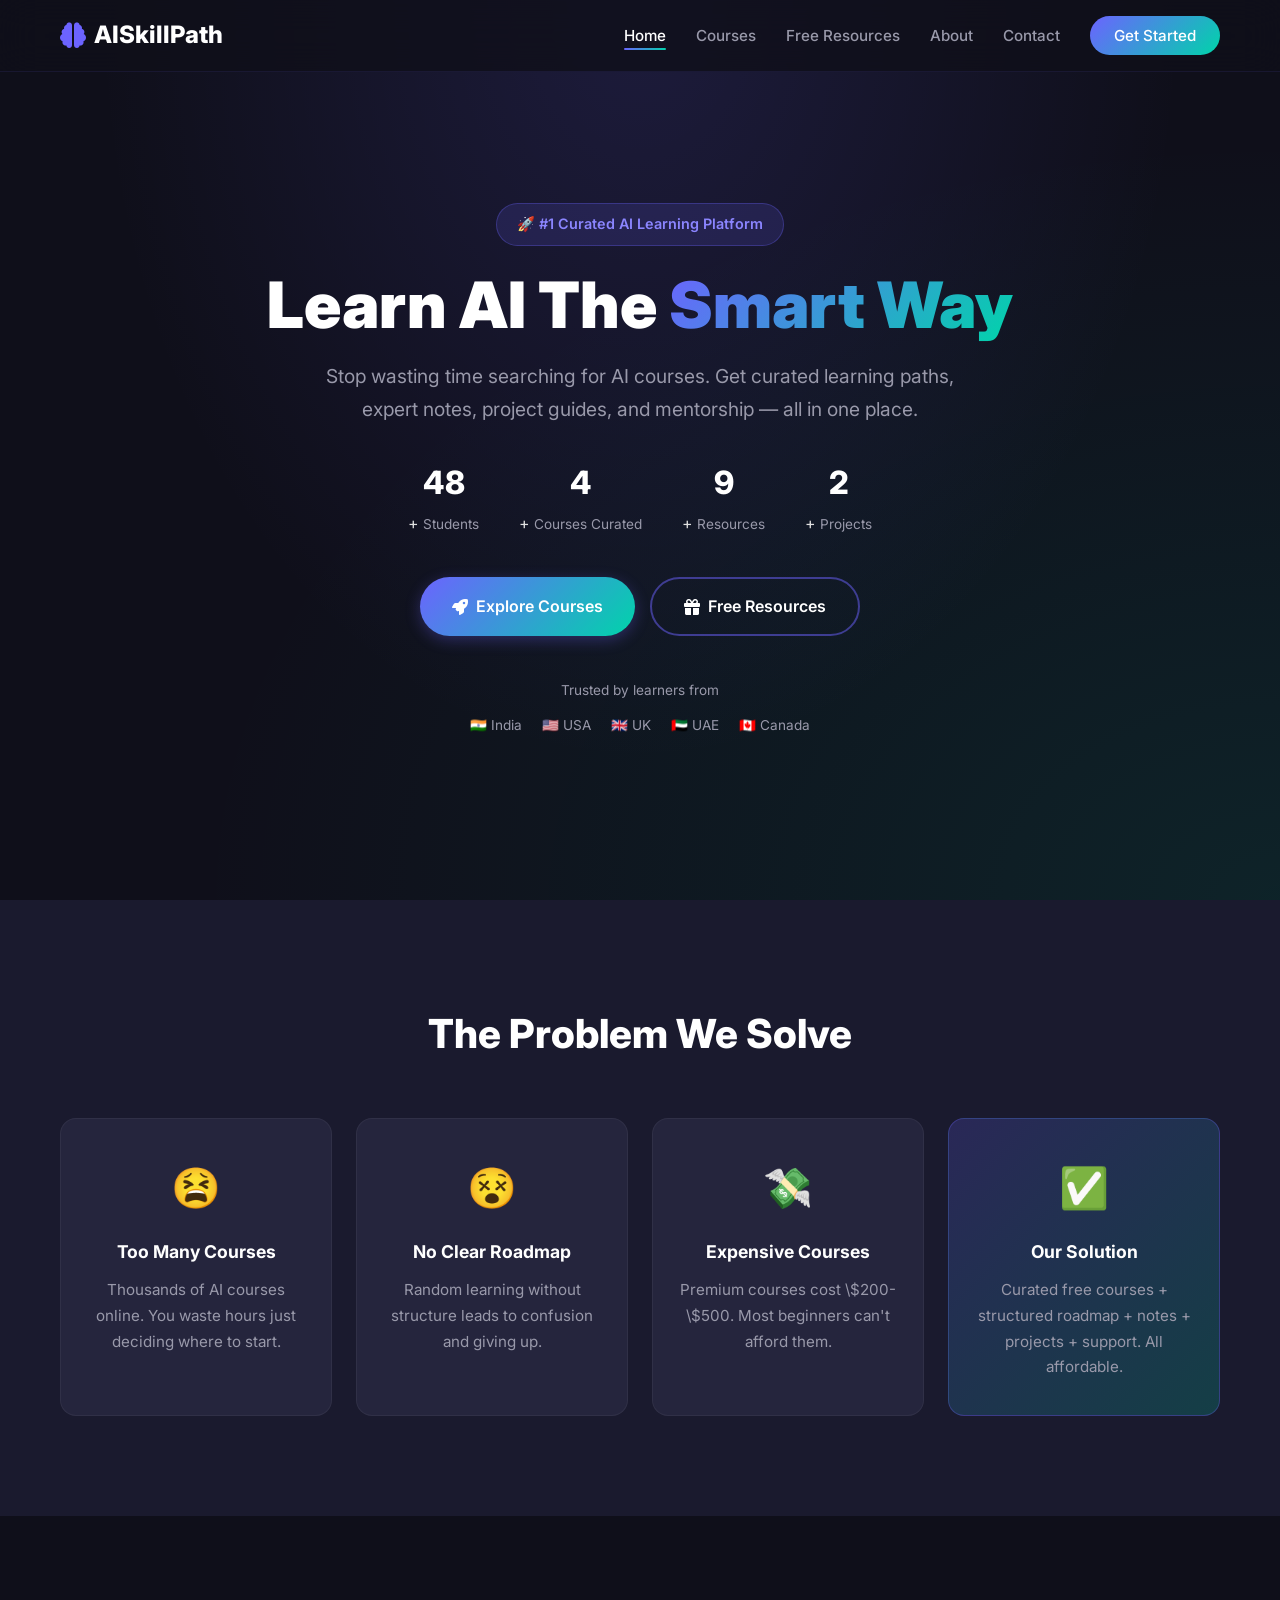
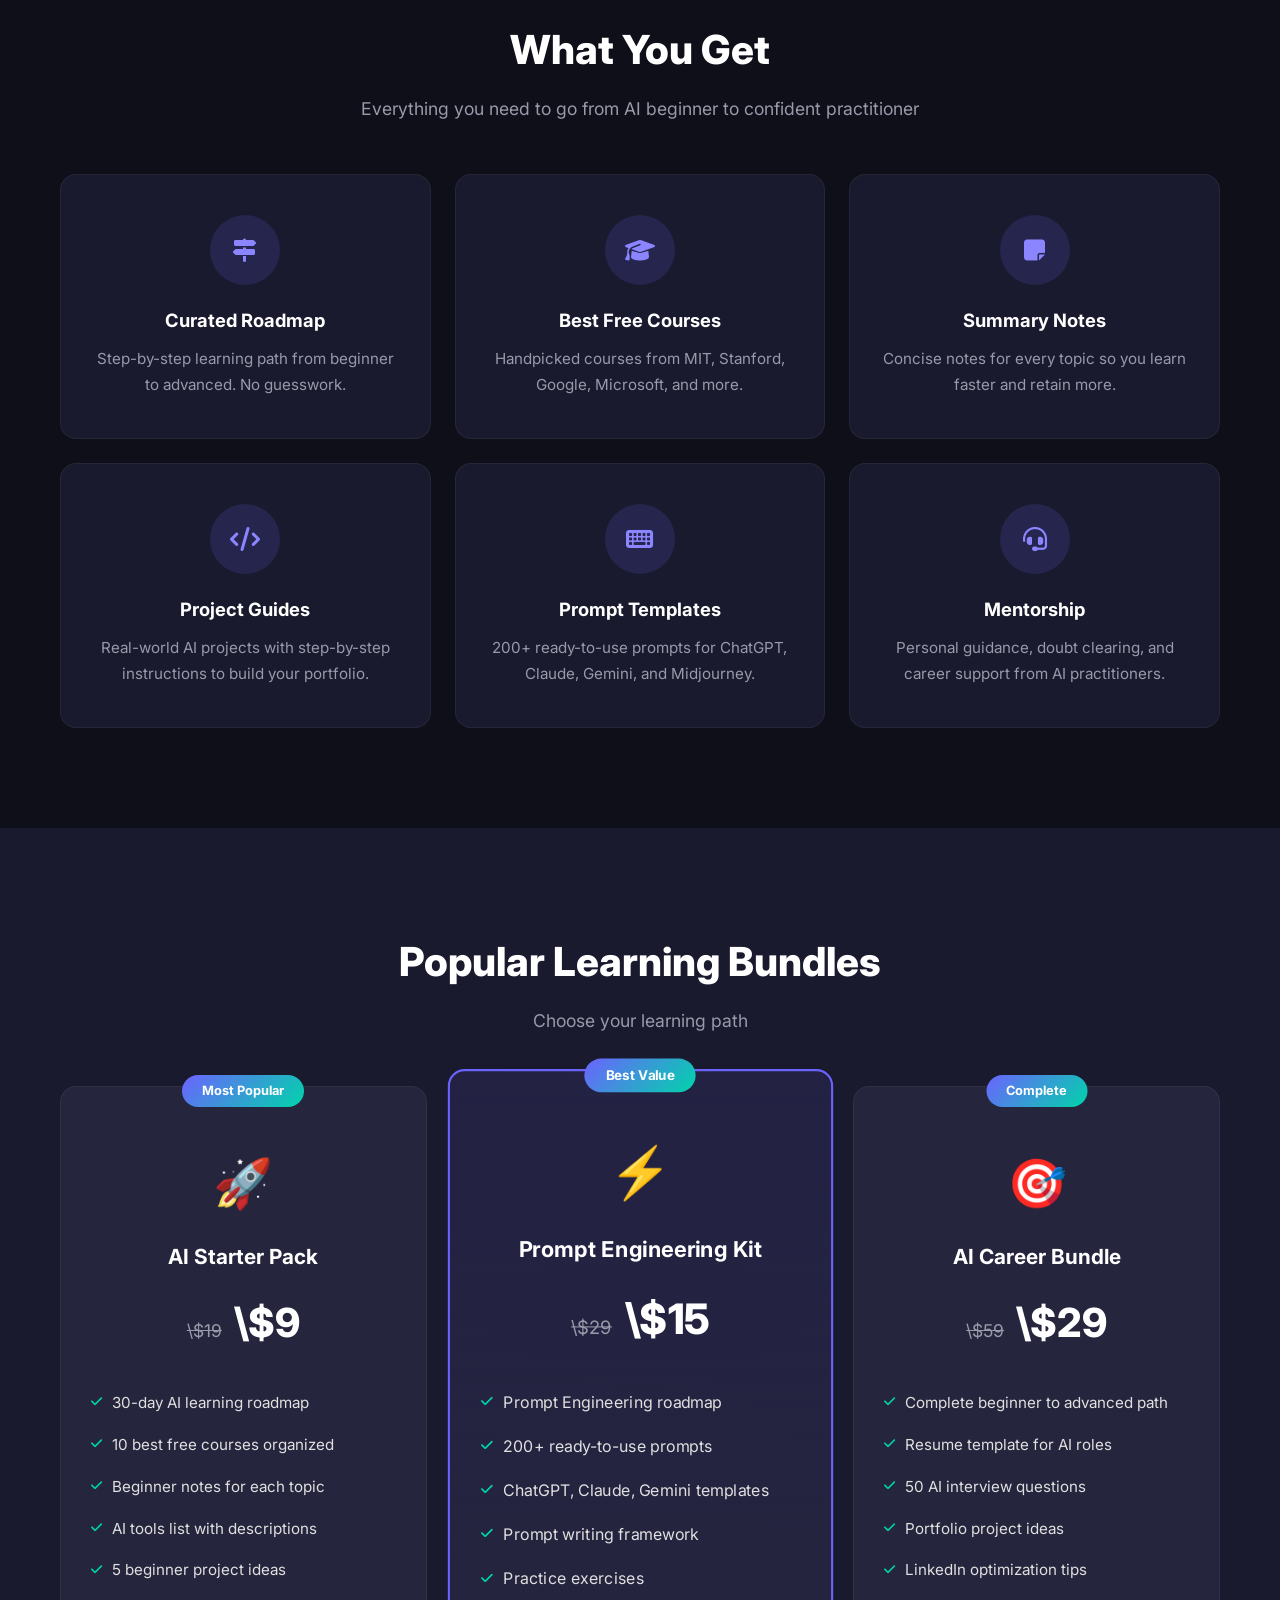
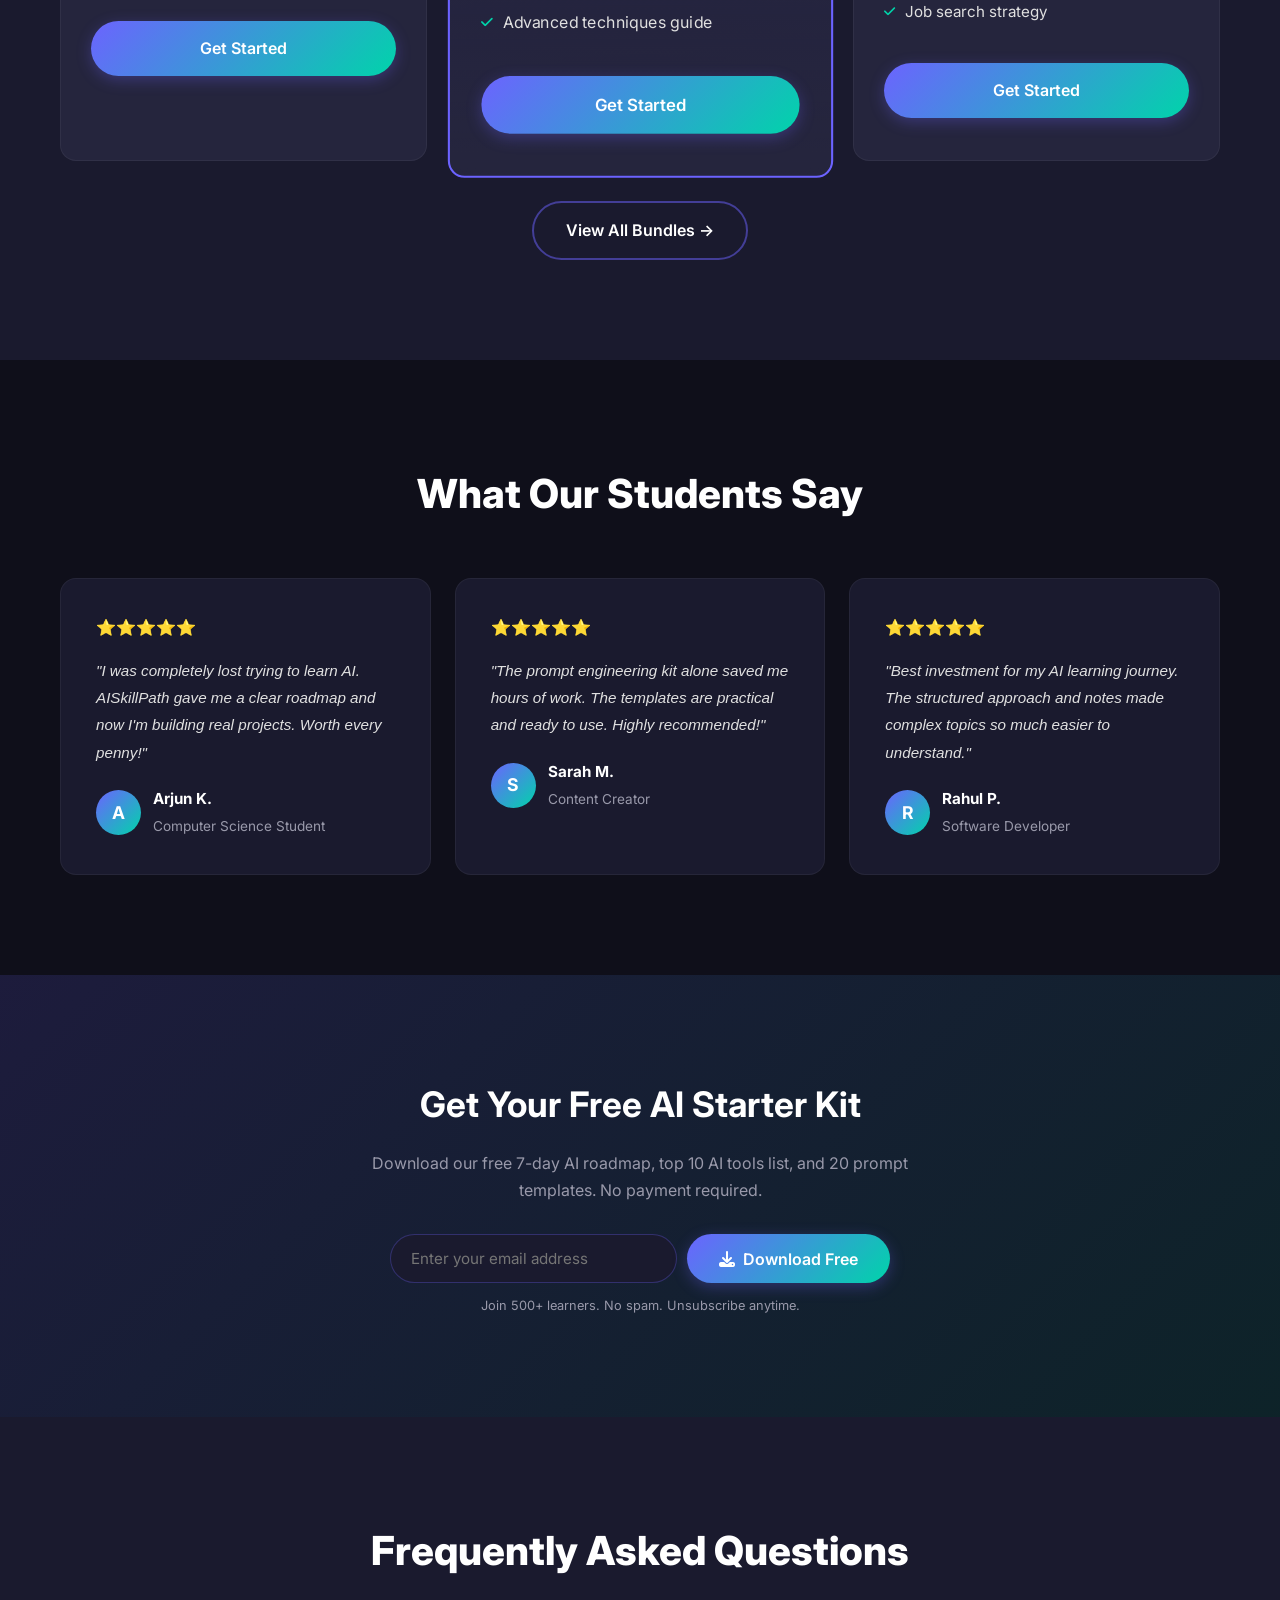
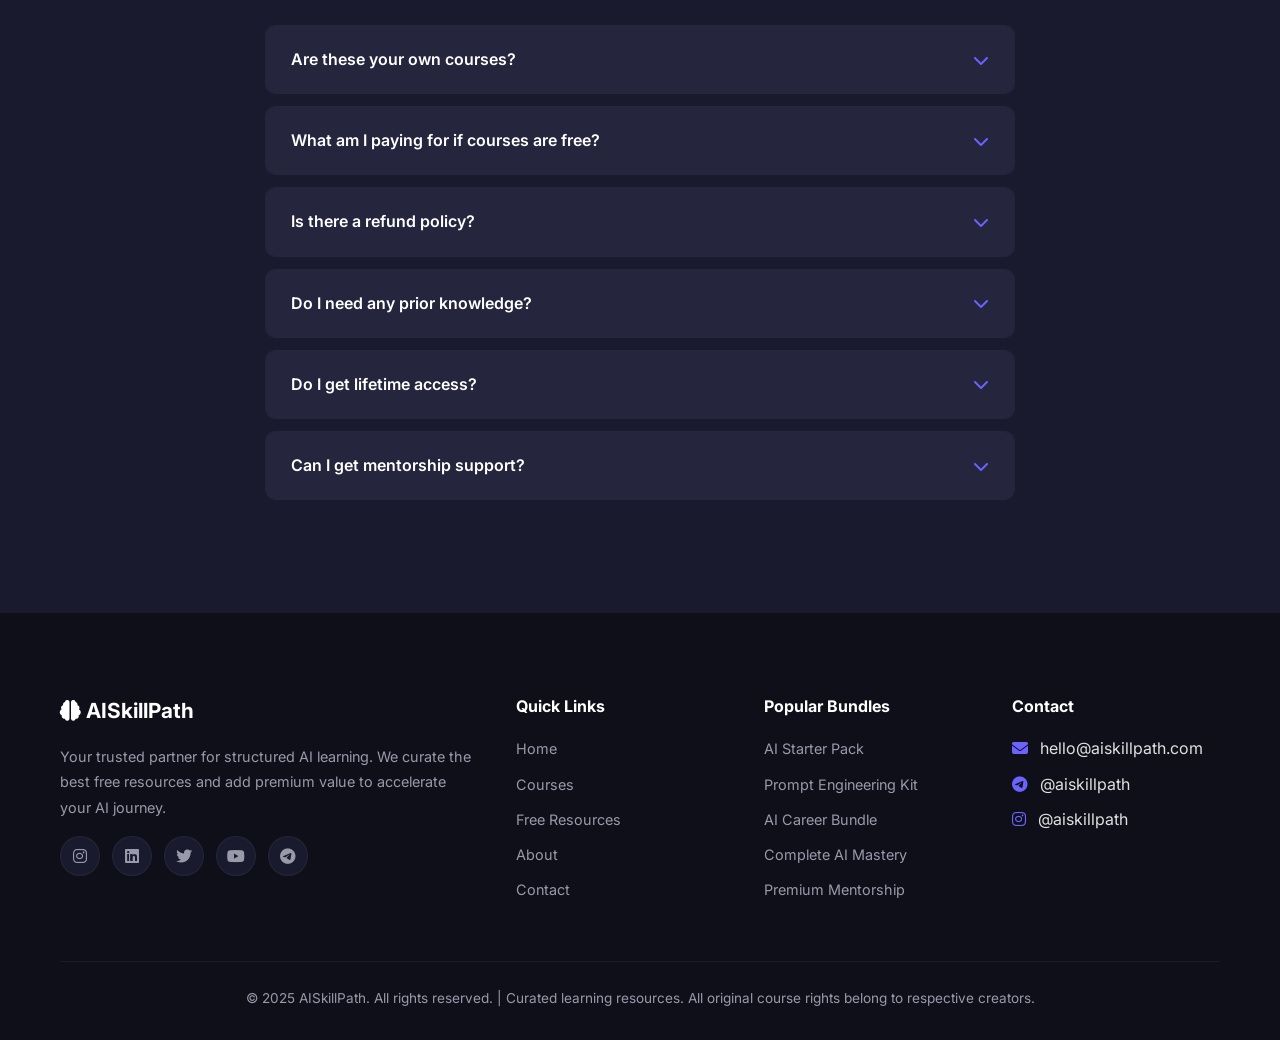
==== commit 90edc536: "Update index.html" ====
--- a/index.html
+++ b/index.html
@@ -392,5 +392,8 @@
     </footer>
 
     <script src="script.js"></script>
+    <script>
+(function(){if(!window.chatbase||window.chatbase("getState")!=="initialized"){window.chatbase=(...arguments)=>{if(!window.chatbase.q){window.chatbase.q=[]}window.chatbase.q.push(arguments)};window.chatbase=new Proxy(window.chatbase,{get(target,prop){if(prop==="q"){return target.q}return(...args)=>target(prop,...args)}})}const onLoad=function(){const script=document.createElement("script");script.src="https://www.chatbase.co/embed.min.js";script.id="B5UR1pbV32lEzailI9K1o";script.domain="www.chatbase.co";document.body.appendChild(script)};if(document.readyState==="complete"){onLoad()}else{window.addEventListener("load",onLoad)}})();
+</script>
 </body>
-</html>+</html>
